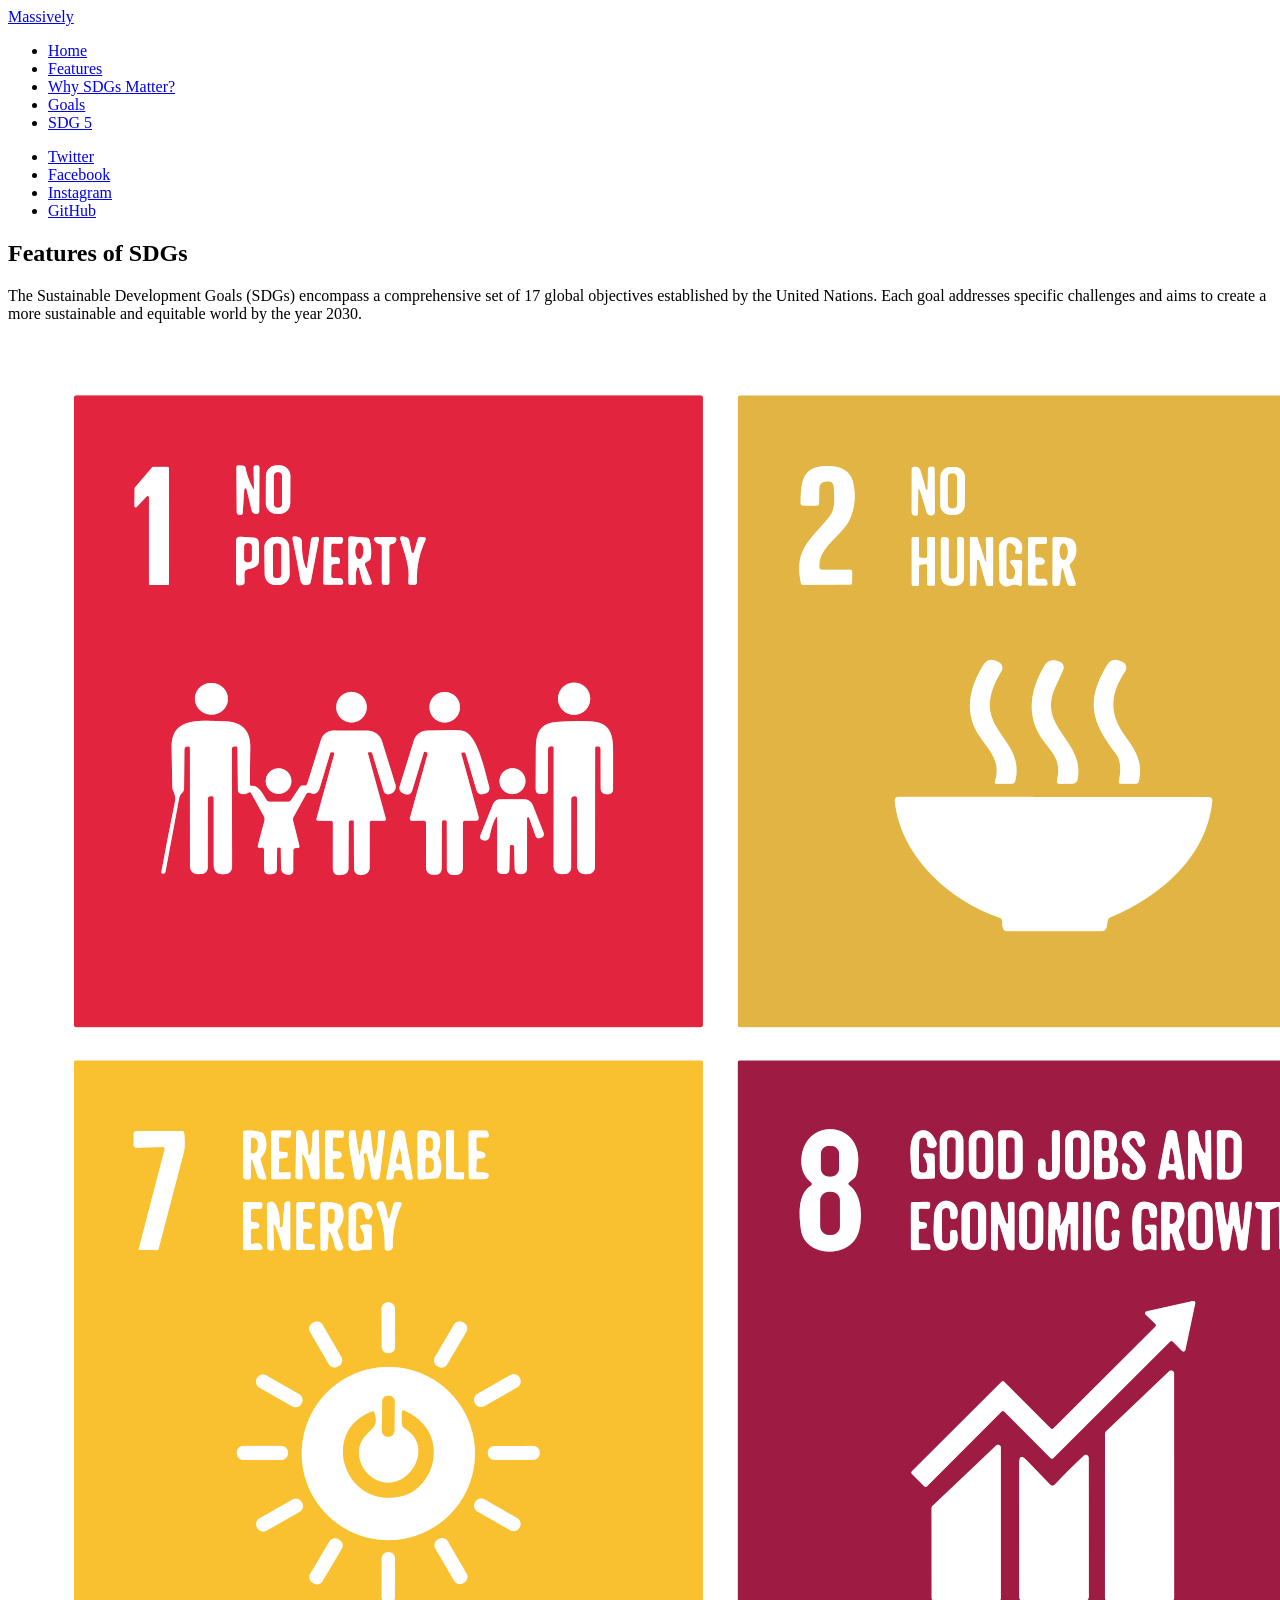
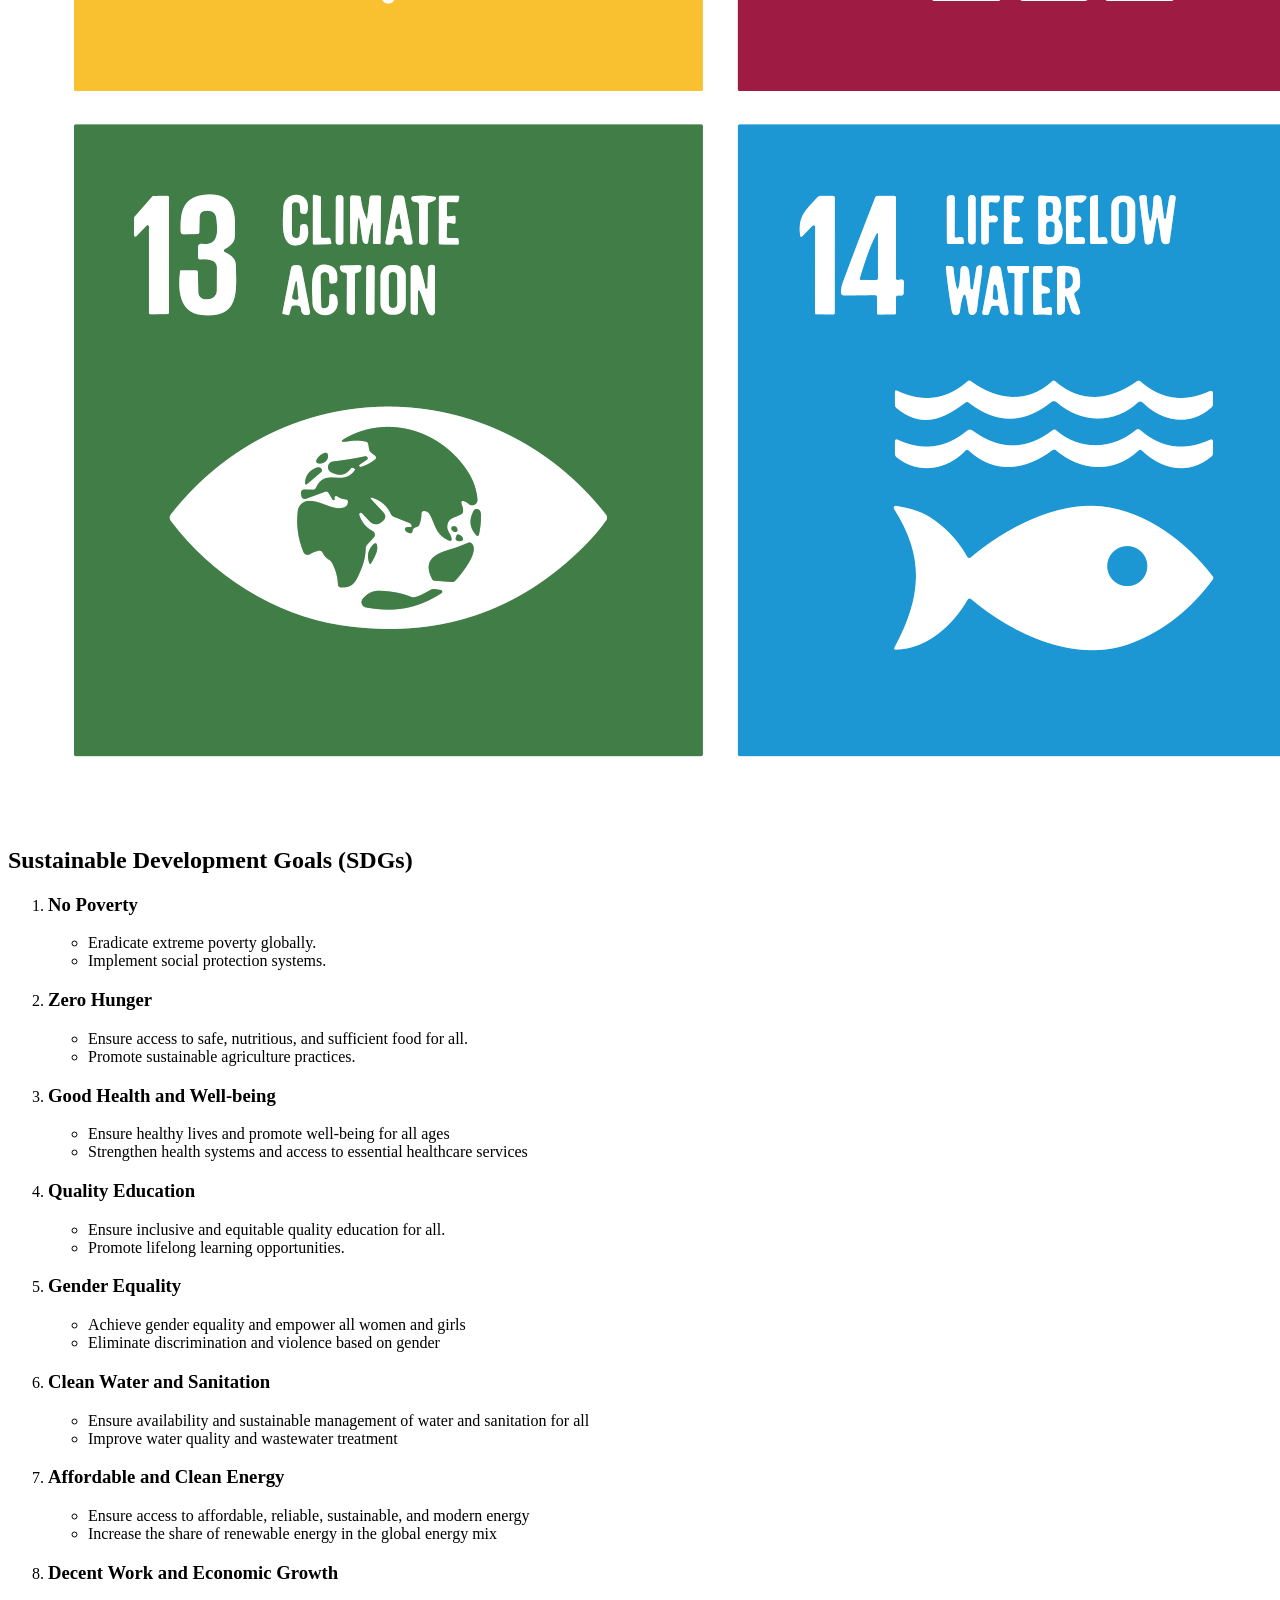
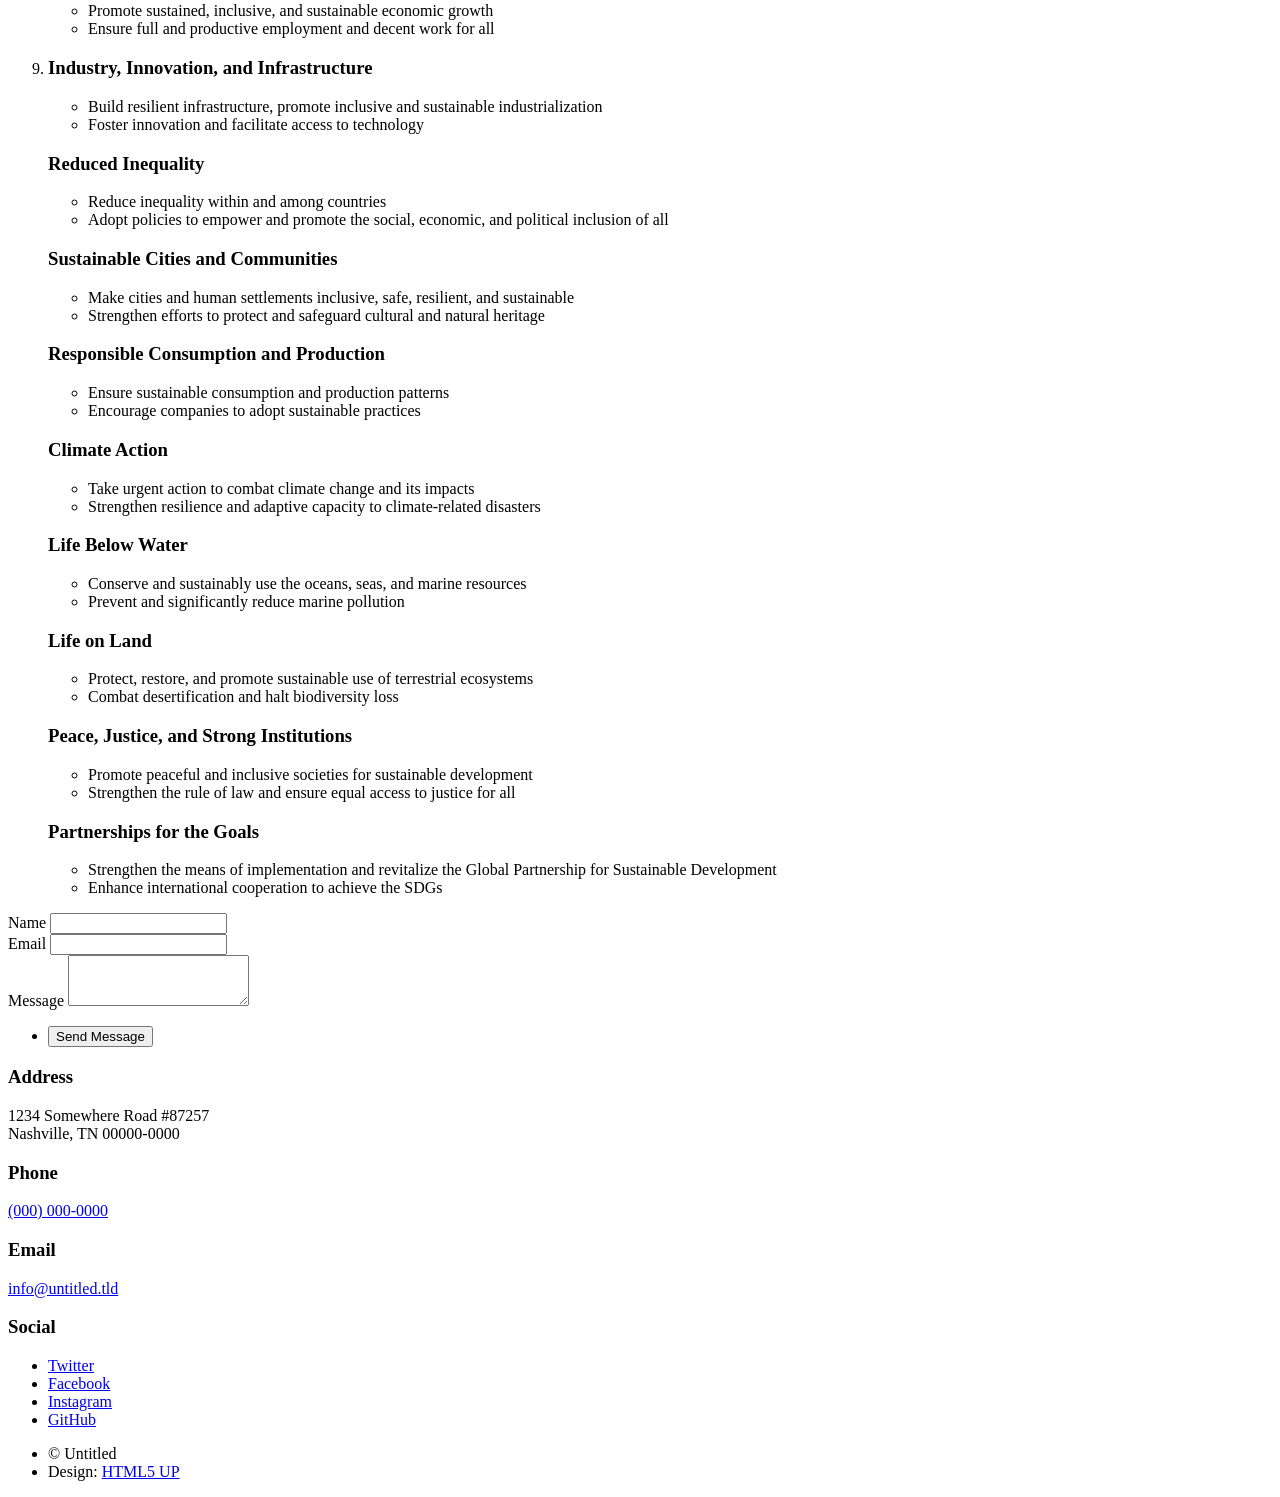
==== intersch_web/generic.html @ 6a21a104 "Add files via upload" ====
<!DOCTYPE HTML>
<!--
	Massively by HTML5 UP
	html5up.net | @ajlkn
	Free for personal and commercial use under the CCA 3.0 license (html5up.net/license)
-->
<html>
	<head>
		<title>Features</title>
		<meta charset="utf-8" />
		<meta name="viewport" content="width=device-width, initial-scale=1, user-scalable=no" />
		<link rel="stylesheet" href="assets/css/main.css" />
		<noscript><link rel="stylesheet" href="assets/css/noscript.css" /></noscript>
	</head>
	<body class="is-preload">

		<!-- Wrapper -->
			<div id="wrapper">

				<!-- Header -->
					<header id="header">
						<a href="index.html" class="logo">Massively</a>
					</header>

				<!-- Nav -->
					<nav id="nav">
						<ul class="links">
							<li><a href="index.html">Home</a></li>
							<li class="active"><a href="generic.html">Features</a></li>
							<li><a href="whysdgmatter.html">Why SDGs Matter?</a></li>
							<li><a href="Goals.html">Goals</a></li>
							<li><a href="elements.html">SDG 5</a></li>
						</ul>
						<ul class="icons">
							<li><a href="#" class="icon brands fa-twitter"><span class="label">Twitter</span></a></li>
							<li><a href="#" class="icon brands fa-facebook-f"><span class="label">Facebook</span></a></li>
							<li><a href="#" class="icon brands fa-instagram"><span class="label">Instagram</span></a></li>
							<li><a href="#" class="icon brands fa-github"><span class="label">GitHub</span></a></li>
						</ul>
					</nav>

				<!-- Main -->
					<div id="main">

						<!-- Post -->
							<section class="post">
								<header class="major">
									<span class="date"></span>
									<h1>Features of SDGs</h1>
									<p>The Sustainable Development Goals (SDGs) encompass a comprehensive set of 17 global objectives established by the United Nations.
										Each goal addresses specific challenges and aims to create a more sustainable and equitable world by the year 2030.</p>
								</header>
								<div class="image main"><img src="images/abt.png" alt="" /></div>
								
							</section>
							<section>
								<h2>Sustainable Development Goals (SDGs)</h2>
								<ol>
									<li>
										<h3>No Poverty</h3>
										<ul>
											<li>Eradicate extreme poverty globally.</li>
											<li>Implement social protection systems.</li>
										</ul>
									</li>
									<li>
										<h3>Zero Hunger</h3>
										<ul>
											<li>Ensure access to safe, nutritious, and sufficient food for all.</li>
											<li>Promote sustainable agriculture practices.</li>
										</ul>
									</li>
									<li>
										<h3>Good Health and Well-being</h3>
										<ul>
											<li>Ensure healthy lives and promote well-being for all ages</li>
											<li>Strengthen health systems and access to essential healthcare services</li>
										</ul>
									</li>
									<li>
										<h3>Quality Education</h3>
										<ul>
											<li>Ensure inclusive and equitable quality education for all.</li>
											<li>Promote lifelong learning opportunities.</li>
										</ul>
									</li>
									<li>
										<h3>Gender Equality</h3>
										<ul>
											<li>Achieve gender equality and empower all women and girls</li>
											<li>Eliminate discrimination and violence based on gender</li>
										</ul>
									</li>
									<li>
										<h3>Clean Water and Sanitation</h3>
										<ul>
											<li>Ensure availability and sustainable management of water and sanitation for all</li>
											<li>Improve water quality and wastewater treatment</li>
										</ul>
									</li>
									<li>
										<h3>Affordable and Clean Energy</h3>
										<ul>
											<li>Ensure access to affordable, reliable, sustainable, and modern energy</li>
											<li>Increase the share of renewable energy in the global energy mix</li>
										</ul>
									</li>
									<li>
										<h3>Decent Work and Economic Growth</h3>
										<ul>
											<li>Promote sustained, inclusive, and sustainable economic growth</li>
											<li>Ensure full and productive employment and decent work for all</li>
										</ul>
									</li>
									<li>
									
										<h3>Industry, Innovation, and Infrastructure</h3>
										<ul>
											<li>Build resilient infrastructure, promote inclusive and sustainable industrialization</li>
											<li>Foster innovation and facilitate access to technology</li>
										</ul>
										

										<h3>Reduced Inequality</h3>
										<ul>
											<li>Reduce inequality within and among countries</li>
											<li>Adopt policies to empower and promote the social, economic, and political inclusion of all</li>
										</ul>


										<h3>Sustainable Cities and Communities</h3>
										<ul>
											<li>Make cities and human settlements inclusive, safe, resilient, and sustainable</li>
											<li>Strengthen efforts to protect and safeguard cultural and natural heritage</li>
										</ul>



										<h3>Responsible Consumption and Production</h3>
										<ul>
											<li>Ensure sustainable consumption and production patterns</li>
											<li>Encourage companies to adopt sustainable practices</li>
										</ul>


										<h3>Climate Action</h3>
										<ul>
											<li>Take urgent action to combat climate change and its impacts</li>
											<li>Strengthen resilience and adaptive capacity to climate-related disasters</li>
										</ul>
										<h3>Life Below Water</h3>
										<ul>
											<li>Conserve and sustainably use the oceans, seas, and marine resources</li>
											<li>Prevent and significantly reduce marine pollution</li>
										</ul>
										<h3>Life on Land</h3>
										<ul>
											<li>Protect, restore, and promote sustainable use of terrestrial ecosystems</li>
											<li>Combat desertification and halt biodiversity loss</li>
										</ul>
										<h3>Peace, Justice, and Strong Institutions</h3>
										<ul>
											<li>Promote peaceful and inclusive societies for sustainable development</li>
											<li>Strengthen the rule of law and ensure equal access to justice for all</li>
										</ul>
										<h3>Partnerships for the Goals</h3>
										<ul>
											<li>Strengthen the means of implementation and revitalize the Global Partnership for Sustainable Development</li>
											<li>Enhance international cooperation to achieve the SDGs</li>
										</ul>
										
									</li>
									
								</ol>
							</section>
			
						</section>
					</div>

				<!-- Footer -->
					<footer id="footer">
						<section>
							<form method="post" action="#">
								<div class="fields">
									<div class="field">
										<label for="name">Name</label>
										<input type="text" name="name" id="name" />
									</div>
									<div class="field">
										<label for="email">Email</label>
										<input type="text" name="email" id="email" />
									</div>
									<div class="field">
										<label for="message">Message</label>
										<textarea name="message" id="message" rows="3"></textarea>
									</div>
								</div>
								<ul class="actions">
									<li><input type="submit" value="Send Message" /></li>
								</ul>
							</form>
						</section>
						<section class="split contact">
							<section class="alt">
								<h3>Address</h3>
								<p>1234 Somewhere Road #87257<br />
								Nashville, TN 00000-0000</p>
							</section>
							<section>
								<h3>Phone</h3>
								<p><a href="#">(000) 000-0000</a></p>
							</section>
							<section>
								<h3>Email</h3>
								<p><a href="#">info@untitled.tld</a></p>
							</section>
							<section>
								<h3>Social</h3>
								<ul class="icons alt">
									<li><a href="#" class="icon brands alt fa-twitter"><span class="label">Twitter</span></a></li>
									<li><a href="#" class="icon brands alt fa-facebook-f"><span class="label">Facebook</span></a></li>
									<li><a href="#" class="icon brands alt fa-instagram"><span class="label">Instagram</span></a></li>
									<li><a href="#" class="icon brands alt fa-github"><span class="label">GitHub</span></a></li>
								</ul>
							</section>
						</section>
					</footer>

				<!-- Copyright -->
					<div id="copyright">
						<ul><li>&copy; Untitled</li><li>Design: <a href="https://html5up.net">HTML5 UP</a></li></ul>
					</div>

			</div>

		<!-- Scripts -->
			<script src="assets/js/jquery.min.js"></script>
			<script src="assets/js/jquery.scrollex.min.js"></script>
			<script src="assets/js/jquery.scrolly.min.js"></script>
			<script src="assets/js/browser.min.js"></script>
			<script src="assets/js/breakpoints.min.js"></script>
			<script src="assets/js/util.js"></script>
			<script src="assets/js/main.js"></script>

	</body>
</html>
---- intersch_web/assets/css/main.css ----
@import url(fontawesome-all.min.css);
@import url("https://fonts.googleapis.com/css?family=Merriweather:300,700,300italic,700italic|Source+Sans+Pro:900");

/*
	Massively by HTML5 UP
	html5up.net | @ajlkn
	Free for personal and commercial use under the CCA 3.0 license (html5up.net/license)
*/

html, body, div, span, applet, object,
iframe, h1, h2, h3, h4, h5, h6, p, blockquote,
pre, a, abbr, acronym, address, big, cite,
code, del, dfn, em, img, ins, kbd, q, s, samp,
small, strike, strong, sub, sup, tt, var, b,
u, i, center, dl, dt, dd, ol, ul, li, fieldset,
form, label, legend, table, caption, tbody,
tfoot, thead, tr, th, td, article, aside,
canvas, details, embed, figure, figcaption,
footer, header, hgroup, menu, nav, output, ruby,
section, summary, time, mark, audio, video {
	margin: 0;
	padding: 0;
	border: 0;
	font-size: 100%;
	font: inherit;
	vertical-align: baseline;}

article, aside, details, figcaption, figure,
footer, header, hgroup, menu, nav, section {
	display: block;}

body {
	line-height: 1;
}

ol, ul {
	list-style: none;
}

blockquote, q {
	quotes: none;
}

	blockquote:before, blockquote:after, q:before, q:after {
		content: '';
		content: none;
	}

table {
	border-collapse: collapse;
	border-spacing: 0;
}

body {
	-webkit-text-size-adjust: none;
}

mark {
	background-color: transparent;
	color: inherit;
}

input::-moz-focus-inner {
	border: 0;
	padding: 0;
}

input, select, textarea {
	-moz-appearance: none;
	-webkit-appearance: none;
	-ms-appearance: none;
	appearance: none;
}

/* Basic */

	@-ms-viewport {
		width: device-width;
	}

	body {
		-ms-overflow-style: scrollbar;
	}

	@media screen and (max-width: 480px) {

		html, body {
			min-width: 320px;
		}

	}

	html {
		box-sizing: border-box;
	}

	*, *:before, *:after {
		box-sizing: inherit;
	}

	body {
		background-color: #1e252d;
	}

		body.is-preload *, body.is-preload *:before, body.is-preload *:after {
			-moz-animation: none !important;
			-webkit-animation: none !important;
			-ms-animation: none !important;
			animation: none !important;
			-moz-transition: none !important;
			-webkit-transition: none !important;
			-ms-transition: none !important;
			transition: none !important;
		}

/* Type */

	html {
		font-size: 16pt;
	}

		@media screen and (max-width: 1680px) {

			html {
				font-size: 12pt;
			}

		}

		@media screen and (max-width: 1280px) {

			html {
				font-size: 11pt;
			}

		}

		@media screen and (max-width: 360px) {

			html {
				font-size: 10pt;
			}

		}

	body {
		color: #212931;
	}

	body, input, select, textarea {
		font-family: "Merriweather", Georgia, serif;
		font-weight: 300;
		font-size: 1rem;
		line-height: 2.375;
	}

	a {
		-moz-transition: color 0.2s ease-in-out, background-color 0.2s ease-in-out, border-color 0.2s ease-in-out, box-shadow 0.2s ease-in-out;
		-webkit-transition: color 0.2s ease-in-out, background-color 0.2s ease-in-out, border-color 0.2s ease-in-out, box-shadow 0.2s ease-in-out;
		-ms-transition: color 0.2s ease-in-out, background-color 0.2s ease-in-out, border-color 0.2s ease-in-out, box-shadow 0.2s ease-in-out;
		transition: color 0.2s ease-in-out, background-color 0.2s ease-in-out, border-color 0.2s ease-in-out, box-shadow 0.2s ease-in-out;
		border-bottom: dotted 1px;
		text-decoration: none;
	}

		a:hover {
			border-bottom-color: transparent;
		}

	strong, b {
		font-weight: 600;
	}

	em, i {
		font-style: italic;
	}

	p {
		text-align: justify;
		margin: 0 0 2rem 0;
	}

	h1, h2, h3, h4, h5, h6 {
		font-family: "Source Sans Pro", Helvetica, sans-serif;
		font-weight: 900;
		line-height: 1.5;
		letter-spacing: 0.075em;
		text-transform: uppercase;
		margin: 0 0 1rem 0;
	}

		h1 a, h2 a, h3 a, h4 a, h5 a, h6 a {
			border-bottom: 0;
			color: inherit;
			text-decoration: none;
		}

	h1 {
		font-size: 4rem;
		line-height: 1.1;
		margin: 0 0 2rem 0;
	}

	h2 {
		font-size: 1.75rem;
		line-height: 1.3;
		margin: 0 0 1.5rem 0;
	}

	h3 {
		font-size: 1.25rem;
		margin: 0 0 1.5rem 0;
	}

	h4 {
		font-size: 1rem;
	}

	h5 {
		font-size: 0.9rem;
	}

	h6 {
		font-size: 0.8rem;
	}

	sub {
		font-size: 0.8rem;
		position: relative;
		top: 0.5rem;
	}

	sup {
		font-size: 0.8rem;
		position: relative;
		top: -0.5rem;
	}

	blockquote {
		border-left: solid 4px;
		font-style: italic;
		margin: 0 0 2rem 0;
		padding: 0.5rem 0 0.5rem 2rem;
	}

	code {
		border: solid 2px;
		font-family: "Courier New", monospace;
		font-size: 0.9rem;
		margin: 0 0.25rem;
		padding: 0.25rem 0.65rem;
	}

	pre {
		-webkit-overflow-scrolling: touch;
		font-family: "Courier New", monospace;
		font-size: 0.9rem;
		margin: 0 0 2rem 0;
	}

		pre code {
			display: block;
			line-height: 1.75;
			padding: 1rem 1.5rem;
			overflow-x: auto;
		}

	hr {
		border: 0;
		border-bottom: solid 2px;
		margin: 3rem 0;
	}

		hr.major {
			margin: 5rem 0;
		}

	.align-left {
		text-align: left;
	}

	.align-center {
		text-align: center;
	}

	.align-right {
		text-align: right;
	}

	input, select, textarea {
		color: #212931;
	}

	a {
		color: #212931;
		border-bottom-color: rgba(33, 41, 49, 0.5);
	}

		a:hover {
			border-bottom-color: transparent;
			color: #18bfef !important;
		}

	strong, b {
		color: #212931;
	}

	h1, h2, h3, h4, h5, h6 {
		color: #212931;
	}

	blockquote {
		border-left-color: #eeeeee;
	}

	code {
		background: rgba(220, 220, 220, 0.25);
		border-color: #eeeeee;
	}

	hr {
		border-bottom-color: #eeeeee;
	}

/* Row */

	.row {
		display: flex;
		flex-wrap: wrap;
		box-sizing: border-box;
		align-items: stretch;
	}

		.row > * {
			box-sizing: border-box;
		}

		.row.gtr-uniform > * > :last-child {
			margin-bottom: 0;
		}

		.row.aln-left {
			justify-content: flex-start;
		}

		.row.aln-center {
			justify-content: center;
		}

		.row.aln-right {
			justify-content: flex-end;
		}

		.row.aln-top {
			align-items: flex-start;
		}

		.row.aln-middle {
			align-items: center;
		}

		.row.aln-bottom {
			align-items: flex-end;
		}

		.row > .imp {
			order: -1;
		}

		.row > .col-1 {
			width: 8.33333%;
		}

		.row > .off-1 {
			margin-left: 8.33333%;
		}

		.row > .col-2 {
			width: 16.66667%;
		}

		.row > .off-2 {
			margin-left: 16.66667%;
		}

		.row > .col-3 {
			width: 25%;
		}

		.row > .off-3 {
			margin-left: 25%;
		}

		.row > .col-4 {
			width: 33.33333%;
		}

		.row > .off-4 {
			margin-left: 33.33333%;
		}

		.row > .col-5 {
			width: 41.66667%;
		}

		.row > .off-5 {
			margin-left: 41.66667%;
		}

		.row > .col-6 {
			width: 50%;
		}

		.row > .off-6 {
			margin-left: 50%;
		}

		.row > .col-7 {
			width: 58.33333%;
		}

		.row > .off-7 {
			margin-left: 58.33333%;
		}

		.row > .col-8 {
			width: 66.66667%;
		}

		.row > .off-8 {
			margin-left: 66.66667%;
		}

		.row > .col-9 {
			width: 75%;
		}

		.row > .off-9 {
			margin-left: 75%;
		}

		.row > .col-10 {
			width: 83.33333%;
		}

		.row > .off-10 {
			margin-left: 83.33333%;
		}

		.row > .col-11 {
			width: 91.66667%;
		}

		.row > .off-11 {
			margin-left: 91.66667%;
		}

		.row > .col-12 {
			width: 100%;
		}

		.row > .off-12 {
			margin-left: 100%;
		}

		.row.gtr-0 {
			margin-top: 0;
			margin-left: 0rem;
		}

			.row.gtr-0 > * {
				padding: 0 0 0 0rem;
			}

			.row.gtr-0.gtr-uniform {
				margin-top: 0rem;
			}

				.row.gtr-0.gtr-uniform > * {
					padding-top: 0rem;
				}

		.row.gtr-25 {
			margin-top: 0;
			margin-left: -0.375rem;
		}

			.row.gtr-25 > * {
				padding: 0 0 0 0.375rem;
			}

			.row.gtr-25.gtr-uniform {
				margin-top: -0.375rem;
			}

				.row.gtr-25.gtr-uniform > * {
					padding-top: 0.375rem;
				}

		.row.gtr-50 {
			margin-top: 0;
			margin-left: -0.75rem;
		}

			.row.gtr-50 > * {
				padding: 0 0 0 0.75rem;
			}

			.row.gtr-50.gtr-uniform {
				margin-top: -0.75rem;
			}

				.row.gtr-50.gtr-uniform > * {
					padding-top: 0.75rem;
				}

		.row {
			margin-top: 0;
			margin-left: -1.5rem;
		}

			.row > * {
				padding: 0 0 0 1.5rem;
			}

			.row.gtr-uniform {
				margin-top: -1.5rem;
			}

				.row.gtr-uniform > * {
					padding-top: 1.5rem;
				}

		.row.gtr-150 {
			margin-top: 0;
			margin-left: -2.25rem;
		}

			.row.gtr-150 > * {
				padding: 0 0 0 2.25rem;
			}

			.row.gtr-150.gtr-uniform {
				margin-top: -2.25rem;
			}

				.row.gtr-150.gtr-uniform > * {
					padding-top: 2.25rem;
				}

		.row.gtr-200 {
			margin-top: 0;
			margin-left: -3rem;
		}

			.row.gtr-200 > * {
				padding: 0 0 0 3rem;
			}

			.row.gtr-200.gtr-uniform {
				margin-top: -3rem;
			}

				.row.gtr-200.gtr-uniform > * {
					padding-top: 3rem;
				}

		@media screen and (max-width: 1680px) {

			.row {
				display: flex;
				flex-wrap: wrap;
				box-sizing: border-box;
				align-items: stretch;
			}

				.row > * {
					box-sizing: border-box;
				}

				.row.gtr-uniform > * > :last-child {
					margin-bottom: 0;
				}

				.row.aln-left {
					justify-content: flex-start;
				}

				.row.aln-center {
					justify-content: center;
				}

				.row.aln-right {
					justify-content: flex-end;
				}

				.row.aln-top {
					align-items: flex-start;
				}

				.row.aln-middle {
					align-items: center;
				}

				.row.aln-bottom {
					align-items: flex-end;
				}

				.row > .imp-xlarge {
					order: -1;
				}

				.row > .col-1-xlarge {
					width: 8.33333%;
				}

				.row > .off-1-xlarge {
					margin-left: 8.33333%;
				}

				.row > .col-2-xlarge {
					width: 16.66667%;
				}

				.row > .off-2-xlarge {
					margin-left: 16.66667%;
				}

				.row > .col-3-xlarge {
					width: 25%;
				}

				.row > .off-3-xlarge {
					margin-left: 25%;
				}

				.row > .col-4-xlarge {
					width: 33.33333%;
				}

				.row > .off-4-xlarge {
					margin-left: 33.33333%;
				}

				.row > .col-5-xlarge {
					width: 41.66667%;
				}

				.row > .off-5-xlarge {
					margin-left: 41.66667%;
				}

				.row > .col-6-xlarge {
					width: 50%;
				}

				.row > .off-6-xlarge {
					margin-left: 50%;
				}

				.row > .col-7-xlarge {
					width: 58.33333%;
				}

				.row > .off-7-xlarge {
					margin-left: 58.33333%;
				}

				.row > .col-8-xlarge {
					width: 66.66667%;
				}

				.row > .off-8-xlarge {
					margin-left: 66.66667%;
				}

				.row > .col-9-xlarge {
					width: 75%;
				}

				.row > .off-9-xlarge {
					margin-left: 75%;
				}

				.row > .col-10-xlarge {
					width: 83.33333%;
				}

				.row > .off-10-xlarge {
					margin-left: 83.33333%;
				}

				.row > .col-11-xlarge {
					width: 91.66667%;
				}

				.row > .off-11-xlarge {
					margin-left: 91.66667%;
				}

				.row > .col-12-xlarge {
					width: 100%;
				}

				.row > .off-12-xlarge {
					margin-left: 100%;
				}

				.row.gtr-0 {
					margin-top: 0;
					margin-left: 0rem;
				}

					.row.gtr-0 > * {
						padding: 0 0 0 0rem;
					}

					.row.gtr-0.gtr-uniform {
						margin-top: 0rem;
					}

						.row.gtr-0.gtr-uniform > * {
							padding-top: 0rem;
						}

				.row.gtr-25 {
					margin-top: 0;
					margin-left: -0.375rem;
				}

					.row.gtr-25 > * {
						padding: 0 0 0 0.375rem;
					}

					.row.gtr-25.gtr-uniform {
						margin-top: -0.375rem;
					}

						.row.gtr-25.gtr-uniform > * {
							padding-top: 0.375rem;
						}

				.row.gtr-50 {
					margin-top: 0;
					margin-left: -0.75rem;
				}

					.row.gtr-50 > * {
						padding: 0 0 0 0.75rem;
					}

					.row.gtr-50.gtr-uniform {
						margin-top: -0.75rem;
					}

						.row.gtr-50.gtr-uniform > * {
							padding-top: 0.75rem;
						}

				.row {
					margin-top: 0;
					margin-left: -1.5rem;
				}

					.row > * {
						padding: 0 0 0 1.5rem;
					}

					.row.gtr-uniform {
						margin-top: -1.5rem;
					}

						.row.gtr-uniform > * {
							padding-top: 1.5rem;
						}

				.row.gtr-150 {
					margin-top: 0;
					margin-left: -2.25rem;
				}

					.row.gtr-150 > * {
						padding: 0 0 0 2.25rem;
					}

					.row.gtr-150.gtr-uniform {
						margin-top: -2.25rem;
					}

						.row.gtr-150.gtr-uniform > * {
							padding-top: 2.25rem;
						}

				.row.gtr-200 {
					margin-top: 0;
					margin-left: -3rem;
				}

					.row.gtr-200 > * {
						padding: 0 0 0 3rem;
					}

					.row.gtr-200.gtr-uniform {
						margin-top: -3rem;
					}

						.row.gtr-200.gtr-uniform > * {
							padding-top: 3rem;
						}

		}

		@media screen and (max-width: 1280px) {

			.row {
				display: flex;
				flex-wrap: wrap;
				box-sizing: border-box;
				align-items: stretch;
			}

				.row > * {
					box-sizing: border-box;
				}

				.row.gtr-uniform > * > :last-child {
					margin-bottom: 0;
				}

				.row.aln-left {
					justify-content: flex-start;
				}

				.row.aln-center {
					justify-content: center;
				}

				.row.aln-right {
					justify-content: flex-end;
				}

				.row.aln-top {
					align-items: flex-start;
				}

				.row.aln-middle {
					align-items: center;
				}

				.row.aln-bottom {
					align-items: flex-end;
				}

				.row > .imp-large {
					order: -1;
				}

				.row > .col-1-large {
					width: 8.33333%;
				}

				.row > .off-1-large {
					margin-left: 8.33333%;
				}

				.row > .col-2-large {
					width: 16.66667%;
				}

				.row > .off-2-large {
					margin-left: 16.66667%;
				}

				.row > .col-3-large {
					width: 25%;
				}

				.row > .off-3-large {
					margin-left: 25%;
				}

				.row > .col-4-large {
					width: 33.33333%;
				}

				.row > .off-4-large {
					margin-left: 33.33333%;
				}

				.row > .col-5-large {
					width: 41.66667%;
				}

				.row > .off-5-large {
					margin-left: 41.66667%;
				}

				.row > .col-6-large {
					width: 50%;
				}

				.row > .off-6-large {
					margin-left: 50%;
				}

				.row > .col-7-large {
					width: 58.33333%;
				}

				.row > .off-7-large {
					margin-left: 58.33333%;
				}

				.row > .col-8-large {
					width: 66.66667%;
				}

				.row > .off-8-large {
					margin-left: 66.66667%;
				}

				.row > .col-9-large {
					width: 75%;
				}

				.row > .off-9-large {
					margin-left: 75%;
				}

				.row > .col-10-large {
					width: 83.33333%;
				}

				.row > .off-10-large {
					margin-left: 83.33333%;
				}

				.row > .col-11-large {
					width: 91.66667%;
				}

				.row > .off-11-large {
					margin-left: 91.66667%;
				}

				.row > .col-12-large {
					width: 100%;
				}

				.row > .off-12-large {
					margin-left: 100%;
				}

				.row.gtr-0 {
					margin-top: 0;
					margin-left: 0rem;
				}

					.row.gtr-0 > * {
						padding: 0 0 0 0rem;
					}

					.row.gtr-0.gtr-uniform {
						margin-top: 0rem;
					}

						.row.gtr-0.gtr-uniform > * {
							padding-top: 0rem;
						}

				.row.gtr-25 {
					margin-top: 0;
					margin-left: -0.375rem;
				}

					.row.gtr-25 > * {
						padding: 0 0 0 0.375rem;
					}

					.row.gtr-25.gtr-uniform {
						margin-top: -0.375rem;
					}

						.row.gtr-25.gtr-uniform > * {
							padding-top: 0.375rem;
						}

				.row.gtr-50 {
					margin-top: 0;
					margin-left: -0.75rem;
				}

					.row.gtr-50 > * {
						padding: 0 0 0 0.75rem;
					}

					.row.gtr-50.gtr-uniform {
						margin-top: -0.75rem;
					}

						.row.gtr-50.gtr-uniform > * {
							padding-top: 0.75rem;
						}

				.row {
					margin-top: 0;
					margin-left: -1.5rem;
				}

					.row > * {
						padding: 0 0 0 1.5rem;
					}

					.row.gtr-uniform {
						margin-top: -1.5rem;
					}

						.row.gtr-uniform > * {
							padding-top: 1.5rem;
						}

				.row.gtr-150 {
					margin-top: 0;
					margin-left: -2.25rem;
				}

					.row.gtr-150 > * {
						padding: 0 0 0 2.25rem;
					}

					.row.gtr-150.gtr-uniform {
						margin-top: -2.25rem;
					}

						.row.gtr-150.gtr-uniform > * {
							padding-top: 2.25rem;
						}

				.row.gtr-200 {
					margin-top: 0;
					margin-left: -3rem;
				}

					.row.gtr-200 > * {
						padding: 0 0 0 3rem;
					}

					.row.gtr-200.gtr-uniform {
						margin-top: -3rem;
					}

						.row.gtr-200.gtr-uniform > * {
							padding-top: 3rem;
						}

		}

		@media screen and (max-width: 980px) {

			.row {
				display: flex;
				flex-wrap: wrap;
				box-sizing: border-box;
				align-items: stretch;
			}

				.row > * {
					box-sizing: border-box;
				}

				.row.gtr-uniform > * > :last-child {
					margin-bottom: 0;
				}

				.row.aln-left {
					justify-content: flex-start;
				}

				.row.aln-center {
					justify-content: center;
				}

				.row.aln-right {
					justify-content: flex-end;
				}

				.row.aln-top {
					align-items: flex-start;
				}

				.row.aln-middle {
					align-items: center;
				}

				.row.aln-bottom {
					align-items: flex-end;
				}

				.row > .imp-medium {
					order: -1;
				}

				.row > .col-1-medium {
					width: 8.33333%;
				}

				.row > .off-1-medium {
					margin-left: 8.33333%;
				}

				.row > .col-2-medium {
					width: 16.66667%;
				}

				.row > .off-2-medium {
					margin-left: 16.66667%;
				}

				.row > .col-3-medium {
					width: 25%;
				}

				.row > .off-3-medium {
					margin-left: 25%;
				}

				.row > .col-4-medium {
					width: 33.33333%;
				}

				.row > .off-4-medium {
					margin-left: 33.33333%;
				}

				.row > .col-5-medium {
					width: 41.66667%;
				}

				.row > .off-5-medium {
					margin-left: 41.66667%;
				}

				.row > .col-6-medium {
					width: 50%;
				}

				.row > .off-6-medium {
					margin-left: 50%;
				}

				.row > .col-7-medium {
					width: 58.33333%;
				}

				.row > .off-7-medium {
					margin-left: 58.33333%;
				}

				.row > .col-8-medium {
					width: 66.66667%;
				}

				.row > .off-8-medium {
					margin-left: 66.66667%;
				}

				.row > .col-9-medium {
					width: 75%;
				}

				.row > .off-9-medium {
					margin-left: 75%;
				}

				.row > .col-10-medium {
					width: 83.33333%;
				}

				.row > .off-10-medium {
					margin-left: 83.33333%;
				}

				.row > .col-11-medium {
					width: 91.66667%;
				}

				.row > .off-11-medium {
					margin-left: 91.66667%;
				}

				.row > .col-12-medium {
					width: 100%;
				}

				.row > .off-12-medium {
					margin-left: 100%;
				}

				.row.gtr-0 {
					margin-top: 0;
					margin-left: 0rem;
				}

					.row.gtr-0 > * {
						padding: 0 0 0 0rem;
					}

					.row.gtr-0.gtr-uniform {
						margin-top: 0rem;
					}

						.row.gtr-0.gtr-uniform > * {
							padding-top: 0rem;
						}

				.row.gtr-25 {
					margin-top: 0;
					margin-left: -0.375rem;
				}

					.row.gtr-25 > * {
						padding: 0 0 0 0.375rem;
					}

					.row.gtr-25.gtr-uniform {
						margin-top: -0.375rem;
					}

						.row.gtr-25.gtr-uniform > * {
							padding-top: 0.375rem;
						}

				.row.gtr-50 {
					margin-top: 0;
					margin-left: -0.75rem;
				}

					.row.gtr-50 > * {
						padding: 0 0 0 0.75rem;
					}

					.row.gtr-50.gtr-uniform {
						margin-top: -0.75rem;
					}

						.row.gtr-50.gtr-uniform > * {
							padding-top: 0.75rem;
						}

				.row {
					margin-top: 0;
					margin-left: -1.5rem;
				}

					.row > * {
						padding: 0 0 0 1.5rem;
					}

					.row.gtr-uniform {
						margin-top: -1.5rem;
					}

						.row.gtr-uniform > * {
							padding-top: 1.5rem;
						}

				.row.gtr-150 {
					margin-top: 0;
					margin-left: -2.25rem;
				}

					.row.gtr-150 > * {
						padding: 0 0 0 2.25rem;
					}

					.row.gtr-150.gtr-uniform {
						margin-top: -2.25rem;
					}

						.row.gtr-150.gtr-uniform > * {
							padding-top: 2.25rem;
						}

				.row.gtr-200 {
					margin-top: 0;
					margin-left: -3rem;
				}

					.row.gtr-200 > * {
						padding: 0 0 0 3rem;
					}

					.row.gtr-200.gtr-uniform {
						margin-top: -3rem;
					}

						.row.gtr-200.gtr-uniform > * {
							padding-top: 3rem;
						}

		}

		@media screen and (max-width: 736px) {

			.row {
				display: flex;
				flex-wrap: wrap;
				box-sizing: border-box;
				align-items: stretch;
			}

				.row > * {
					box-sizing: border-box;
				}

				.row.gtr-uniform > * > :last-child {
					margin-bottom: 0;
				}

				.row.aln-left {
					justify-content: flex-start;
				}

				.row.aln-center {
					justify-content: center;
				}

				.row.aln-right {
					justify-content: flex-end;
				}

				.row.aln-top {
					align-items: flex-start;
				}

				.row.aln-middle {
					align-items: center;
				}

				.row.aln-bottom {
					align-items: flex-end;
				}

				.row > .imp-small {
					order: -1;
				}

				.row > .col-1-small {
					width: 8.33333%;
				}

				.row > .off-1-small {
					margin-left: 8.33333%;
				}

				.row > .col-2-small {
					width: 16.66667%;
				}

				.row > .off-2-small {
					margin-left: 16.66667%;
				}

				.row > .col-3-small {
					width: 25%;
				}

				.row > .off-3-small {
					margin-left: 25%;
				}

				.row > .col-4-small {
					width: 33.33333%;
				}

				.row > .off-4-small {
					margin-left: 33.33333%;
				}

				.row > .col-5-small {
					width: 41.66667%;
				}

				.row > .off-5-small {
					margin-left: 41.66667%;
				}

				.row > .col-6-small {
					width: 50%;
				}

				.row > .off-6-small {
					margin-left: 50%;
				}

				.row > .col-7-small {
					width: 58.33333%;
				}

				.row > .off-7-small {
					margin-left: 58.33333%;
				}

				.row > .col-8-small {
					width: 66.66667%;
				}

				.row > .off-8-small {
					margin-left: 66.66667%;
				}

				.row > .col-9-small {
					width: 75%;
				}

				.row > .off-9-small {
					margin-left: 75%;
				}

				.row > .col-10-small {
					width: 83.33333%;
				}

				.row > .off-10-small {
					margin-left: 83.33333%;
				}

				.row > .col-11-small {
					width: 91.66667%;
				}

				.row > .off-11-small {
					margin-left: 91.66667%;
				}

				.row > .col-12-small {
					width: 100%;
				}

				.row > .off-12-small {
					margin-left: 100%;
				}

				.row.gtr-0 {
					margin-top: 0;
					margin-left: 0rem;
				}

					.row.gtr-0 > * {
						padding: 0 0 0 0rem;
					}

					.row.gtr-0.gtr-uniform {
						margin-top: 0rem;
					}

						.row.gtr-0.gtr-uniform > * {
							padding-top: 0rem;
						}

				.row.gtr-25 {
					margin-top: 0;
					margin-left: -0.375rem;
				}

					.row.gtr-25 > * {
						padding: 0 0 0 0.375rem;
					}

					.row.gtr-25.gtr-uniform {
						margin-top: -0.375rem;
					}

						.row.gtr-25.gtr-uniform > * {
							padding-top: 0.375rem;
						}

				.row.gtr-50 {
					margin-top: 0;
					margin-left: -0.75rem;
				}

					.row.gtr-50 > * {
						padding: 0 0 0 0.75rem;
					}

					.row.gtr-50.gtr-uniform {
						margin-top: -0.75rem;
					}

						.row.gtr-50.gtr-uniform > * {
							padding-top: 0.75rem;
						}

				.row {
					margin-top: 0;
					margin-left: -1.5rem;
				}

					.row > * {
						padding: 0 0 0 1.5rem;
					}

					.row.gtr-uniform {
						margin-top: -1.5rem;
					}

						.row.gtr-uniform > * {
							padding-top: 1.5rem;
						}

				.row.gtr-150 {
					margin-top: 0;
					margin-left: -2.25rem;
				}

					.row.gtr-150 > * {
						padding: 0 0 0 2.25rem;
					}

					.row.gtr-150.gtr-uniform {
						margin-top: -2.25rem;
					}

						.row.gtr-150.gtr-uniform > * {
							padding-top: 2.25rem;
						}

				.row.gtr-200 {
					margin-top: 0;
					margin-left: -3rem;
				}

					.row.gtr-200 > * {
						padding: 0 0 0 3rem;
					}

					.row.gtr-200.gtr-uniform {
						margin-top: -3rem;
					}

						.row.gtr-200.gtr-uniform > * {
							padding-top: 3rem;
						}

		}

		@media screen and (max-width: 480px) {

			.row {
				display: flex;
				flex-wrap: wrap;
				box-sizing: border-box;
				align-items: stretch;
			}

				.row > * {
					box-sizing: border-box;
				}

				.row.gtr-uniform > * > :last-child {
					margin-bottom: 0;
				}

				.row.aln-left {
					justify-content: flex-start;
				}

				.row.aln-center {
					justify-content: center;
				}

				.row.aln-right {
					justify-content: flex-end;
				}

				.row.aln-top {
					align-items: flex-start;
				}

				.row.aln-middle {
					align-items: center;
				}

				.row.aln-bottom {
					align-items: flex-end;
				}

				.row > .imp-xsmall {
					order: -1;
				}

				.row > .col-1-xsmall {
					width: 8.33333%;
				}

				.row > .off-1-xsmall {
					margin-left: 8.33333%;
				}

				.row > .col-2-xsmall {
					width: 16.66667%;
				}

				.row > .off-2-xsmall {
					margin-left: 16.66667%;
				}

				.row > .col-3-xsmall {
					width: 25%;
				}

				.row > .off-3-xsmall {
					margin-left: 25%;
				}

				.row > .col-4-xsmall {
					width: 33.33333%;
				}

				.row > .off-4-xsmall {
					margin-left: 33.33333%;
				}

				.row > .col-5-xsmall {
					width: 41.66667%;
				}

				.row > .off-5-xsmall {
					margin-left: 41.66667%;
				}

				.row > .col-6-xsmall {
					width: 50%;
				}

				.row > .off-6-xsmall {
					margin-left: 50%;
				}

				.row > .col-7-xsmall {
					width: 58.33333%;
				}

				.row > .off-7-xsmall {
					margin-left: 58.33333%;
				}

				.row > .col-8-xsmall {
					width: 66.66667%;
				}

				.row > .off-8-xsmall {
					margin-left: 66.66667%;
				}

				.row > .col-9-xsmall {
					width: 75%;
				}

				.row > .off-9-xsmall {
					margin-left: 75%;
				}

				.row > .col-10-xsmall {
					width: 83.33333%;
				}

				.row > .off-10-xsmall {
					margin-left: 83.33333%;
				}

				.row > .col-11-xsmall {
					width: 91.66667%;
				}

				.row > .off-11-xsmall {
					margin-left: 91.66667%;
				}

				.row > .col-12-xsmall {
					width: 100%;
				}

				.row > .off-12-xsmall {
					margin-left: 100%;
				}

				.row.gtr-0 {
					margin-top: 0;
					margin-left: 0rem;
				}

					.row.gtr-0 > * {
						padding: 0 0 0 0rem;
					}

					.row.gtr-0.gtr-uniform {
						margin-top: 0rem;
					}

						.row.gtr-0.gtr-uniform > * {
							padding-top: 0rem;
						}

				.row.gtr-25 {
					margin-top: 0;
					margin-left: -0.375rem;
				}

					.row.gtr-25 > * {
						padding: 0 0 0 0.375rem;
					}

					.row.gtr-25.gtr-uniform {
						margin-top: -0.375rem;
					}

						.row.gtr-25.gtr-uniform > * {
							padding-top: 0.375rem;
						}

				.row.gtr-50 {
					margin-top: 0;
					margin-left: -0.75rem;
				}

					.row.gtr-50 > * {
						padding: 0 0 0 0.75rem;
					}

					.row.gtr-50.gtr-uniform {
						margin-top: -0.75rem;
					}

						.row.gtr-50.gtr-uniform > * {
							padding-top: 0.75rem;
						}

				.row {
					margin-top: 0;
					margin-left: -1.5rem;
				}

					.row > * {
						padding: 0 0 0 1.5rem;
					}

					.row.gtr-uniform {
						margin-top: -1.5rem;
					}

						.row.gtr-uniform > * {
							padding-top: 1.5rem;
						}

				.row.gtr-150 {
					margin-top: 0;
					margin-left: -2.25rem;
				}

					.row.gtr-150 > * {
						padding: 0 0 0 2.25rem;
					}

					.row.gtr-150.gtr-uniform {
						margin-top: -2.25rem;
					}

						.row.gtr-150.gtr-uniform > * {
							padding-top: 2.25rem;
						}

				.row.gtr-200 {
					margin-top: 0;
					margin-left: -3rem;
				}

					.row.gtr-200 > * {
						padding: 0 0 0 3rem;
					}

					.row.gtr-200.gtr-uniform {
						margin-top: -3rem;
					}

						.row.gtr-200.gtr-uniform > * {
							padding-top: 3rem;
						}

		}

		@media screen and (max-width: 360px) {

			.row {
				display: flex;
				flex-wrap: wrap;
				box-sizing: border-box;
				align-items: stretch;
			}

				.row > * {
					box-sizing: border-box;
				}

				.row.gtr-uniform > * > :last-child {
					margin-bottom: 0;
				}

				.row.aln-left {
					justify-content: flex-start;
				}

				.row.aln-center {
					justify-content: center;
				}

				.row.aln-right {
					justify-content: flex-end;
				}

				.row.aln-top {
					align-items: flex-start;
				}

				.row.aln-middle {
					align-items: center;
				}

				.row.aln-bottom {
					align-items: flex-end;
				}

				.row > .imp-xxsmall {
					order: -1;
				}

				.row > .col-1-xxsmall {
					width: 8.33333%;
				}

				.row > .off-1-xxsmall {
					margin-left: 8.33333%;
				}

				.row > .col-2-xxsmall {
					width: 16.66667%;
				}

				.row > .off-2-xxsmall {
					margin-left: 16.66667%;
				}

				.row > .col-3-xxsmall {
					width: 25%;
				}

				.row > .off-3-xxsmall {
					margin-left: 25%;
				}

				.row > .col-4-xxsmall {
					width: 33.33333%;
				}

				.row > .off-4-xxsmall {
					margin-left: 33.33333%;
				}

				.row > .col-5-xxsmall {
					width: 41.66667%;
				}

				.row > .off-5-xxsmall {
					margin-left: 41.66667%;
				}

				.row > .col-6-xxsmall {
					width: 50%;
				}

				.row > .off-6-xxsmall {
					margin-left: 50%;
				}

				.row > .col-7-xxsmall {
					width: 58.33333%;
				}

				.row > .off-7-xxsmall {
					margin-left: 58.33333%;
				}

				.row > .col-8-xxsmall {
					width: 66.66667%;
				}

				.row > .off-8-xxsmall {
					margin-left: 66.66667%;
				}

				.row > .col-9-xxsmall {
					width: 75%;
				}

				.row > .off-9-xxsmall {
					margin-left: 75%;
				}

				.row > .col-10-xxsmall {
					width: 83.33333%;
				}

				.row > .off-10-xxsmall {
					margin-left: 83.33333%;
				}

				.row > .col-11-xxsmall {
					width: 91.66667%;
				}

				.row > .off-11-xxsmall {
					margin-left: 91.66667%;
				}

				.row > .col-12-xxsmall {
					width: 100%;
				}

				.row > .off-12-xxsmall {
					margin-left: 100%;
				}

				.row.gtr-0 {
					margin-top: 0;
					margin-left: 0rem;
				}

					.row.gtr-0 > * {
						padding: 0 0 0 0rem;
					}

					.row.gtr-0.gtr-uniform {
						margin-top: 0rem;
					}

						.row.gtr-0.gtr-uniform > * {
							padding-top: 0rem;
						}

				.row.gtr-25 {
					margin-top: 0;
					margin-left: -0.375rem;
				}

					.row.gtr-25 > * {
						padding: 0 0 0 0.375rem;
					}

					.row.gtr-25.gtr-uniform {
						margin-top: -0.375rem;
					}

						.row.gtr-25.gtr-uniform > * {
							padding-top: 0.375rem;
						}

				.row.gtr-50 {
					margin-top: 0;
					margin-left: -0.75rem;
				}

					.row.gtr-50 > * {
						padding: 0 0 0 0.75rem;
					}

					.row.gtr-50.gtr-uniform {
						margin-top: -0.75rem;
					}

						.row.gtr-50.gtr-uniform > * {
							padding-top: 0.75rem;
						}

				.row {
					margin-top: 0;
					margin-left: -1.5rem;
				}

					.row > * {
						padding: 0 0 0 1.5rem;
					}

					.row.gtr-uniform {
						margin-top: -1.5rem;
					}

						.row.gtr-uniform > * {
							padding-top: 1.5rem;
						}

				.row.gtr-150 {
					margin-top: 0;
					margin-left: -2.25rem;
				}

					.row.gtr-150 > * {
						padding: 0 0 0 2.25rem;
					}

					.row.gtr-150.gtr-uniform {
						margin-top: -2.25rem;
					}

						.row.gtr-150.gtr-uniform > * {
							padding-top: 2.25rem;
						}

				.row.gtr-200 {
					margin-top: 0;
					margin-left: -3rem;
				}

					.row.gtr-200 > * {
						padding: 0 0 0 3rem;
					}

					.row.gtr-200.gtr-uniform {
						margin-top: -3rem;
					}

						.row.gtr-200.gtr-uniform > * {
							padding-top: 3rem;
						}

		}

/* Box */

	.box {
		border: solid 2px;
		margin-bottom: 2rem;
		padding: 1.5rem;
	}

		.box > :last-child,
		.box > :last-child > :last-child,
		.box > :last-child > :last-child > :last-child {
			margin-bottom: 0;
		}

		.box.alt {
			border: 0;
			border-radius: 0;
			padding: 0;
		}

	.box {
		border-color: #eeeeee;
	}

/* Button */

	input[type="submit"],
	input[type="reset"],
	input[type="button"],
	button,
	.button {
		-moz-appearance: none;
		-webkit-appearance: none;
		-ms-appearance: none;
		appearance: none;
		-moz-transition: background-color 0.2s ease-in-out, box-shadow 0.2s ease-in-out, color 0.2s ease-in-out;
		-webkit-transition: background-color 0.2s ease-in-out, box-shadow 0.2s ease-in-out, color 0.2s ease-in-out;
		-ms-transition: background-color 0.2s ease-in-out, box-shadow 0.2s ease-in-out, color 0.2s ease-in-out;
		transition: background-color 0.2s ease-in-out, box-shadow 0.2s ease-in-out, color 0.2s ease-in-out;
		border: 0;
		border-radius: 0;
		cursor: pointer;
		display: inline-block;
		font-family: "Source Sans Pro", Helvetica, sans-serif;
		font-size: 0.8rem;
		font-weight: 900;
		letter-spacing: 0.075em;
		height: 3rem;
		line-height: 3rem;
		padding: 0 2rem;
		text-align: center;
		text-decoration: none;
		text-transform: uppercase;
		white-space: nowrap;
	}

		input[type="submit"].icon:before,
		input[type="reset"].icon:before,
		input[type="button"].icon:before,
		button.icon:before,
		.button.icon:before {
			margin-right: 0.5rem;
		}

		input[type="submit"].icon.solo,
		input[type="reset"].icon.solo,
		input[type="button"].icon.solo,
		button.icon.solo,
		.button.icon.solo {
			position: relative;
			width: 4rem;
			height: 4rem;
			line-height: 4rem;
			border-radius: 4rem;
			text-indent: 4rem;
			overflow: hidden;
			padding: 0;
			white-space: nowrap;
		}

			input[type="submit"].icon.solo:before,
			input[type="reset"].icon.solo:before,
			input[type="button"].icon.solo:before,
			button.icon.solo:before,
			.button.icon.solo:before {
				position: absolute;
				display: block;
				top: 0;
				left: 0;
				width: inherit;
				height: inherit;
				line-height: inherit;
				font-size: 1.25rem;
				margin-right: 0;
				text-align: center;
				text-indent: 0;
			}

		input[type="submit"].fit,
		input[type="reset"].fit,
		input[type="button"].fit,
		button.fit,
		.button.fit {
			width: 100%;
		}

		input[type="submit"].small,
		input[type="reset"].small,
		input[type="button"].small,
		button.small,
		.button.small {
			font-size: 0.7rem;
			height: 2.5rem;
			line-height: 2.5rem;
			padding: 0 1.5rem;
		}

		input[type="submit"].large,
		input[type="reset"].large,
		input[type="button"].large,
		button.large,
		.button.large {
			font-size: 0.9rem;
			height: 3.5rem;
			line-height: 3.5rem;
			padding: 0 2.75rem;
		}

		@media screen and (max-width: 980px) {

			input[type="submit"],
			input[type="reset"],
			input[type="button"],
			button,
			.button {
				font-size: 0.9rem;
				height: 3.25rem;
				line-height: 3.25rem;
			}

				input[type="submit"].large,
				input[type="reset"].large,
				input[type="button"].large,
				button.large,
				.button.large {
					font-size: 1rem;
					height: 3.75rem;
					line-height: 3.75rem;
				}

		}

		input[type="submit"].disabled, input[type="submit"]:disabled,
		input[type="reset"].disabled,
		input[type="reset"]:disabled,
		input[type="button"].disabled,
		input[type="button"]:disabled,
		button.disabled,
		button:disabled,
		.button.disabled,
		.button:disabled {
			pointer-events: none;
			opacity: 0.25;
		}

	input[type="submit"],
	input[type="reset"],
	input[type="button"],
	button,
	.button {
		background-color: transparent;
		box-shadow: inset 0 0 0 2px #212931;
		color: #212931 !important;
	}

		input[type="submit"]:hover,
		input[type="reset"]:hover,
		input[type="button"]:hover,
		button:hover,
		.button:hover {
			box-shadow: inset 0 0 0 2px #18bfef;
			color: #18bfef !important;
		}

		input[type="submit"].primary,
		input[type="reset"].primary,
		input[type="button"].primary,
		button.primary,
		.button.primary {
			background-color: #212931;
			box-shadow: none;
			color: #ffffff !important;
		}

			input[type="submit"].primary:hover,
			input[type="reset"].primary:hover,
			input[type="button"].primary:hover,
			button.primary:hover,
			.button.primary:hover {
				background-color: #18bfef;
			}

/* Form */

	form {
		margin: 0 0 2rem 0;
	}

		form > :last-child {
			margin-bottom: 0;
		}

		form > .fields {
			display: -moz-flex;
			display: -webkit-flex;
			display: -ms-flex;
			display: flex;
			-moz-flex-wrap: wrap;
			-webkit-flex-wrap: wrap;
			-ms-flex-wrap: wrap;
			flex-wrap: wrap;
			width: calc(100% + 3rem);
			margin: -1.5rem 0 2rem -1.5rem;
		}

			form > .fields > .field {
				-moz-flex-grow: 0;
				-webkit-flex-grow: 0;
				-ms-flex-grow: 0;
				flex-grow: 0;
				-moz-flex-shrink: 0;
				-webkit-flex-shrink: 0;
				-ms-flex-shrink: 0;
				flex-shrink: 0;
				padding: 1.5rem 0 0 1.5rem;
				width: calc(100% - 1.5rem);
			}

				form > .fields > .field.half {
					width: calc(50% - 0.75rem);
				}

				form > .fields > .field.third {
					width: calc(100%/3 - 0.5rem);
				}

				form > .fields > .field.quarter {
					width: calc(25% - 0.375rem);
				}

		@media screen and (max-width: 480px) {

			form > .fields {
				width: calc(100% + 3rem);
				margin: -1.5rem 0 2rem -1.5rem;
			}

				form > .fields > .field {
					padding: 1.5rem 0 0 1.5rem;
					width: calc(100% - 1.5rem);
				}

					form > .fields > .field.half {
						width: calc(100% - 1.5rem);
					}

					form > .fields > .field.third {
						width: calc(100% - 1.5rem);
					}

					form > .fields > .field.quarter {
						width: calc(100% - 1.5rem);
					}

		}

	label {
		display: block;
		font-family: "Source Sans Pro", Helvetica, sans-serif;
		font-weight: 900;
		line-height: 1.5;
		letter-spacing: 0.075em;
		font-size: 0.8rem;
		text-transform: uppercase;
		margin: 0 0 0.75rem 0;
	}

		@media screen and (max-width: 980px) {

			label {
				font-size: 0.9rem;
			}

		}

	input[type="text"],
	input[type="password"],
	input[type="email"],
	select,
	textarea {
		-moz-appearance: none;
		-webkit-appearance: none;
		-ms-appearance: none;
		appearance: none;
		background: transparent;
		border-radius: 0;
		border: solid 2px;
		color: inherit;
		display: block;
		outline: 0;
		padding: 0 1rem;
		text-decoration: none;
		width: 100%;
	}

		input[type="text"]:invalid,
		input[type="password"]:invalid,
		input[type="email"]:invalid,
		select:invalid,
		textarea:invalid {
			box-shadow: none;
		}

	select {
		background-size: 1.25rem;
		background-repeat: no-repeat;
		background-position: calc(100% - 1rem) center;
		height: 3rem;
		padding-right: 3rem;
		text-overflow: ellipsis;
	}

		select:focus::-ms-value {
			background-color: transparent;
		}

		select::-ms-expand {
			display: none;
		}

	input[type="text"],
	input[type="password"],
	input[type="email"],
	select {
		height: 3rem;
	}

	textarea {
		padding: 0.75rem 1rem;
	}

	input[type="checkbox"],
	input[type="radio"] {
		-moz-appearance: none;
		-webkit-appearance: none;
		-ms-appearance: none;
		appearance: none;
		display: block;
		float: left;
		margin-right: -2rem;
		opacity: 0;
		width: 1rem;
		z-index: -1;
	}

		input[type="checkbox"] + label,
		input[type="radio"] + label {
			text-decoration: none;
			cursor: pointer;
			display: inline-block;
			font-size: 1rem;
			letter-spacing: 0;
			font-family: "Merriweather", Georgia, serif;
			text-transform: none;
			font-weight: 300;
			padding-left: 2.8rem;
			padding-right: 1rem;
			position: relative;
		}

			input[type="checkbox"] + label:before,
			input[type="radio"] + label:before {
				-moz-osx-font-smoothing: grayscale;
				-webkit-font-smoothing: antialiased;
				display: inline-block;
				font-style: normal;
				font-variant: normal;
				text-rendering: auto;
				line-height: 1;
				text-transform: none !important;
				font-family: 'Font Awesome 5 Free';
				font-weight: 900;
			}

			input[type="checkbox"] + label:before,
			input[type="radio"] + label:before {
				border-radius: 0;
				border: solid 2px;
				content: '';
				display: inline-block;
				font-size: 0.8rem;
				height: 1.8rem;
				left: 0;
				line-height: 1.65rem;
				position: absolute;
				text-align: center;
				top: -0.125rem;
				width: 1.8rem;
			}

		input[type="checkbox"]:checked + label:before,
		input[type="radio"]:checked + label:before {
			content: '\f00c';
		}

	input[type="checkbox"] + label:before {
		border-radius: 0;
	}

	input[type="radio"] + label:before {
		border-radius: 100%;
	}

	::-webkit-input-placeholder {
		opacity: 1.0;
	}

	:-moz-placeholder {
		opacity: 1.0;
	}

	::-moz-placeholder {
		opacity: 1.0;
	}

	:-ms-input-placeholder {
		opacity: 1.0;
	}

	label {
		color: #212931;
	}

	input[type="text"],
	input[type="password"],
	input[type="email"],
	select,
	textarea {
		border-color: #eeeeee;
	}

		input[type="text"]:focus,
		input[type="password"]:focus,
		input[type="email"]:focus,
		select:focus,
		textarea:focus {
			border-color: #18bfef;
		}

	select {
		background-image: url("data:image/svg+xml;charset=utf8,%3Csvg xmlns='http://www.w3.org/2000/svg' width='40' height='40' preserveAspectRatio='none' viewBox='0 0 40 40'%3E%3Cpath d='M9.4,12.3l10.4,10.4l10.4-10.4c0.2-0.2,0.5-0.4,0.9-0.4c0.3,0,0.6,0.1,0.9,0.4l3.3,3.3c0.2,0.2,0.4,0.5,0.4,0.9 c0,0.4-0.1,0.6-0.4,0.9L20.7,31.9c-0.2,0.2-0.5,0.4-0.9,0.4c-0.3,0-0.6-0.1-0.9-0.4L4.3,17.3c-0.2-0.2-0.4-0.5-0.4-0.9 c0-0.4,0.1-0.6,0.4-0.9l3.3-3.3c0.2-0.2,0.5-0.4,0.9-0.4S9.1,12.1,9.4,12.3z' fill='%23eeeeee' /%3E%3C/svg%3E");
	}

		select option {
			background-color: #ffffff;
			color: #212931;
		}

	.select-wrapper:before {
		color: #eeeeee;
	}

	input[type="checkbox"] + label,
	input[type="radio"] + label {
		color: #212931;
	}

		input[type="checkbox"] + label:before,
		input[type="radio"] + label:before {
			border-color: #eeeeee;
		}

	input[type="checkbox"]:checked + label:before,
	input[type="radio"]:checked + label:before {
		background-color: #212931;
		border-color: #212931;
		color: #ffffff;
	}

	input[type="checkbox"]:focus + label:before,
	input[type="radio"]:focus + label:before {
		border-color: #18bfef;
	}

	::-webkit-input-placeholder {
		color: #909498 !important;
	}

	:-moz-placeholder {
		color: #909498 !important;
	}

	::-moz-placeholder {
		color: #909498 !important;
	}

	:-ms-input-placeholder {
		color: #909498 !important;
	}

	.formerize-placeholder {
		color: #909498 !important;
	}

/* Icon */

	.icon {
		text-decoration: none;
		border-bottom: none;
		position: relative;
	}

		.icon:before {
			-moz-osx-font-smoothing: grayscale;
			-webkit-font-smoothing: antialiased;
			display: inline-block;
			font-style: normal;
			font-variant: normal;
			text-rendering: auto;
			line-height: 1;
			text-transform: none !important;
			font-family: 'Font Awesome 5 Free';
			font-weight: 400;
		}

		.icon > .label {
			display: none;
		}

		.icon:before {
			line-height: inherit;
		}

		.icon.solid:before {
			font-weight: 900;
		}

		.icon.brands:before {
			font-family: 'Font Awesome 5 Brands';
		}

/* Image */

	.image {
		border: 0;
		display: inline-block;
		position: relative;
	}

		.image img {
			display: block;
		}

		.image.left, .image.right {
			max-width: 40%;
		}

			.image.left img, .image.right img {
				width: 100%;
			}

		.image.left {
			float: left;
			margin: 0 2rem 2rem 0;
			top: 0.75rem;
		}

		.image.right {
			float: right;
			margin: 0 0 2rem 2rem;
			top: 0.75rem;
		}

		.image.fit {
			display: block;
			margin: 2.5rem 0;
			width: 100%;
		}

			.image.fit:first-child {
				margin-top: 0;
			}

			.image.fit img {
				width: 100%;
			}

		.image.main {
			display: block;
			margin: 4rem 0;
			width: 100%;
		}

			.image.main:first-child {
				margin-top: 0;
			}

			.image.main img {
				width: 100%;
			}

		@media screen and (max-width: 736px) {

			.image.fit {
				margin: 2rem 0;
			}

			.image.main {
				margin: 2rem 0;
			}

		}

	a.image {
		overflow: hidden;
	}

		a.image img {
			-moz-transition: -moz-transform 0.2s ease-out;
			-webkit-transition: -webkit-transform 0.2s ease-out;
			-ms-transition: -ms-transform 0.2s ease-out;
			transition: transform 0.2s ease-out;
		}

		a.image:hover img {
			-moz-transform: scale(1.05);
			-webkit-transform: scale(1.05);
			-ms-transform: scale(1.05);
			transform: scale(1.05);
		}

/* Actions */

	ul.actions {
		display: -moz-flex;
		display: -webkit-flex;
		display: -ms-flex;
		display: flex;
		cursor: default;
		list-style: none;
		margin-left: -1rem;
		padding-left: 0;
	}

		ul.actions li {
			padding: 0 0 0 1rem;
			vertical-align: middle;
		}

		ul.actions.special {
			-moz-justify-content: center;
			-webkit-justify-content: center;
			-ms-justify-content: center;
			justify-content: center;
			width: 100%;
			margin-left: 0;
		}

			ul.actions.special li:first-child {
				padding-left: 0;
			}

		ul.actions.stacked {
			-moz-flex-direction: column;
			-webkit-flex-direction: column;
			-ms-flex-direction: column;
			flex-direction: column;
			margin-left: 0;
		}

			ul.actions.stacked li {
				padding: 1.3rem 0 0 0;
			}

				ul.actions.stacked li:first-child {
					padding-top: 0;
				}

		ul.actions.fit {
			width: calc(100% + 1rem);
		}

			ul.actions.fit li {
				-moz-flex-grow: 1;
				-webkit-flex-grow: 1;
				-ms-flex-grow: 1;
				flex-grow: 1;
				-moz-flex-shrink: 1;
				-webkit-flex-shrink: 1;
				-ms-flex-shrink: 1;
				flex-shrink: 1;
				width: 100%;
			}

				ul.actions.fit li > * {
					width: 100%;
				}

			ul.actions.fit.stacked {
				width: 100%;
			}

		@media screen and (max-width: 480px) {

			ul.actions:not(.fixed) {
				-moz-flex-direction: column;
				-webkit-flex-direction: column;
				-ms-flex-direction: column;
				flex-direction: column;
				margin-left: 0;
				width: 100% !important;
			}

				ul.actions:not(.fixed) li {
					-moz-flex-grow: 1;
					-webkit-flex-grow: 1;
					-ms-flex-grow: 1;
					flex-grow: 1;
					-moz-flex-shrink: 1;
					-webkit-flex-shrink: 1;
					-ms-flex-shrink: 1;
					flex-shrink: 1;
					padding: 1rem 0 0 0;
					text-align: center;
					width: 100%;
				}

					ul.actions:not(.fixed) li > * {
						width: 100%;
					}

					ul.actions:not(.fixed) li:first-child {
						padding-top: 0;
					}

					ul.actions:not(.fixed) li input[type="submit"],
					ul.actions:not(.fixed) li input[type="reset"],
					ul.actions:not(.fixed) li input[type="button"],
					ul.actions:not(.fixed) li button,
					ul.actions:not(.fixed) li .button {
						width: 100%;
					}

						ul.actions:not(.fixed) li input[type="submit"].icon:before,
						ul.actions:not(.fixed) li input[type="reset"].icon:before,
						ul.actions:not(.fixed) li input[type="button"].icon:before,
						ul.actions:not(.fixed) li button.icon:before,
						ul.actions:not(.fixed) li .button.icon:before {
							margin-left: -0.5rem;
						}

		}

/* Icons */

	ul.icons {
		cursor: default;
		list-style: none;
		padding-left: 0;
	}

		ul.icons li {
			display: inline-block;
			padding: 0 0.5rem 0 0;
			vertical-align: middle;
		}

			ul.icons li:last-child {
				padding-right: 0;
			}

			ul.icons li .icon:before {
				width: 2.25rem;
				height: 2.25rem;
				line-height: 2.25rem;
				display: inline-block;
				text-align: center;
				border-radius: 100%;
				font-size: 1.25rem;
			}

		ul.icons.alt li .icon:before {
			-moz-transition: color 0.2s ease-in-out, background-color 0.2s ease-in-out, border-color 0.2s ease-in-out, box-shadow 0.2s ease-in-out;
			-webkit-transition: color 0.2s ease-in-out, background-color 0.2s ease-in-out, border-color 0.2s ease-in-out, box-shadow 0.2s ease-in-out;
			-ms-transition: color 0.2s ease-in-out, background-color 0.2s ease-in-out, border-color 0.2s ease-in-out, box-shadow 0.2s ease-in-out;
			transition: color 0.2s ease-in-out, background-color 0.2s ease-in-out, border-color 0.2s ease-in-out, box-shadow 0.2s ease-in-out;
			font-size: 1rem;
		}

/* List */

	ol {
		list-style: decimal;
		margin: 0 0 2rem 0;
		padding-left: 1.25rem;
	}

		ol li {
			padding-left: 0.25rem;
		}

	ul {
		list-style: disc;
		margin: 0 0 2rem 0;
		padding-left: 1rem;
	}

		ul li {
			padding-left: 0.5rem;
		}

		ul.divided {
			list-style: none;
			padding-left: 0;
		}

			ul.divided li {
				border-top: solid 1px;
				padding: 0.5rem 0;
			}

				ul.divided li:first-child {
					border-top: 0;
					padding-top: 0;
				}

	dl {
		margin: 0 0 2rem 0;
	}

		dl dt {
			display: block;
			font-weight: 600;
			margin: 0 0 1rem 0;
		}

		dl dd {
			margin-left: 2rem;
		}

	ul.divided li {
		border-top-color: #eeeeee;
	}

	ul.icons li a.icon:hover:before {
		color: #18bfef;
	}

	ul.icons.alt li .icon:before {
		box-shadow: inset 0 0 0 2px #eeeeee;
	}

	ul.icons.alt li a.icon:hover:before {
		box-shadow: inset 0 0 0 2px #18bfef;
	}

/* Section/Article */

	section.special, article.special {
		text-align: center;
	}

	header {
		cursor: default;
	}

		header > .date {
			display: block;
			font-size: 0.8rem;
			height: 1;
			margin: 0 0 1rem 0;
			position: relative;
		}

		header > p {
			font-style: italic;
		}

		header > h1 + p {
			font-size: 1.1rem;
			margin-top: -0.5rem;
			line-height: 2;
		}

		header > h2 + p {
			font-size: 1rem;
			margin-top: -0.75rem;
		}

		header > h3 + p {
			font-size: 0.9rem;
			margin-top: -0.75rem;
		}

		header > h4 + p {
			font-size: 0.8rem;
			margin-top: -0.75rem;
		}

		header.major {
			margin: 0 0 4rem 0;
			text-align: center;
		}

			header.major > :last-child {
				margin-bottom: 0;
			}

			header.major > p {
				margin-top: 0;
				text-align: center;
			}

			header.major > .date {
				font-size: 1rem;
				margin: 0 0 4rem 0;
			}

				header.major > .date:before, header.major > .date:after {
					content: '';
					display: block;
					position: absolute;
					top: 50%;
					width: calc(50% - 6rem);
					border-top: solid 2px;
				}

				header.major > .date:before {
					left: 0;
				}

				header.major > .date:after {
					right: 0;
				}

		@media screen and (max-width: 980px) {

			header br {
				display: none;
			}

		}

		@media screen and (max-width: 736px) {

			header.major {
				margin: 0 0 2rem 0;
			}

		}

	header.major .date:before, header.major .date:after {
		border-top-color: #eeeeee;
	}

/* Table */

	.table-wrapper {
		-webkit-overflow-scrolling: touch;
		overflow-x: auto;
	}

	table {
		margin: 0 0 2rem 0;
		width: 100%;
	}

		table tbody tr {
			border: solid 1px;
			border-left: 0;
			border-right: 0;
		}

		table td {
			padding: 0.75rem 0.75rem;
		}

		table th {
			font-family: "Source Sans Pro", Helvetica, sans-serif;
			font-size: 0.8rem;
			font-weight: 900;
			letter-spacing: 0.075em;
			line-height: 1.5;
			padding: 0 0.75rem 0.75rem 0.75rem;
			text-align: left;
			text-transform: uppercase;
		}

			@media screen and (max-width: 980px) {

				table th {
					font-size: 0.9rem;
				}

			}

		table thead {
			border-bottom: solid 2px;
		}

		table tfoot {
			border-top: solid 2px;
		}

		table.alt {
			border-collapse: separate;
		}

			table.alt tbody tr td {
				border: solid 1px;
				border-left-width: 0;
				border-top-width: 0;
			}

				table.alt tbody tr td:first-child {
					border-left-width: 1px;
				}

			table.alt tbody tr:first-child td {
				border-top-width: 1px;
			}

			table.alt thead {
				border-bottom: 0;
			}

			table.alt tfoot {
				border-top: 0;
			}

	table tbody tr {
		border-color: #eeeeee;
	}

		table tbody tr:nth-child(2n + 1) {
			background-color: rgba(220, 220, 220, 0.25);
		}

	table th {
		color: #212931;
	}

	table thead {
		border-bottom-color: #eeeeee;
	}

	table tfoot {
		border-top-color: #eeeeee;
	}

	table.alt tbody tr td {
		border-color: #eeeeee;
	}

/* Pagination */

	.pagination {
		display: -moz-inline-flex;
		display: -webkit-inline-flex;
		display: -ms-inline-flex;
		display: inline-flex;
		-moz-user-select: none;
		-webkit-user-select: none;
		-ms-user-select: none;
		user-select: none;
		cursor: default;
		list-style: none;
		margin: 0 0 2rem 2px;
		padding: 0;
	}

		.pagination a, .pagination span {
			-moz-transition: background-color 0.2s ease-in-out, border-color 0.2s ease-in-out, box-shadow 0.2s ease-in-out, color 0.2s ease-in-out;
			-webkit-transition: background-color 0.2s ease-in-out, border-color 0.2s ease-in-out, box-shadow 0.2s ease-in-out, color 0.2s ease-in-out;
			-ms-transition: background-color 0.2s ease-in-out, border-color 0.2s ease-in-out, box-shadow 0.2s ease-in-out, color 0.2s ease-in-out;
			transition: background-color 0.2s ease-in-out, border-color 0.2s ease-in-out, box-shadow 0.2s ease-in-out, color 0.2s ease-in-out;
			border: solid 2px;
			display: inline-block;
			font-family: "Source Sans Pro", Helvetica, sans-serif;
			font-size: 0.8rem;
			font-weight: 900;
			height: 3rem;
			letter-spacing: 0.075em;
			line-height: calc(3rem - 4px);
			margin-left: -2px;
			min-width: 3rem;
			position: relative;
			text-align: center;
			text-decoration: none;
			text-transform: uppercase;
		}

		.pagination .next, .pagination .previous {
			text-decoration: none;
			padding: 0 1.75rem;
		}

			.pagination .next:before, .pagination .previous:before {
				-moz-osx-font-smoothing: grayscale;
				-webkit-font-smoothing: antialiased;
				display: inline-block;
				font-style: normal;
				font-variant: normal;
				text-rendering: auto;
				line-height: 1;
				text-transform: none !important;
				font-family: 'Font Awesome 5 Free';
				font-weight: 900;
			}

			.pagination .next:before, .pagination .previous:before {
				display: inline-block;
				color: inherit !important;
				line-height: inherit;
			}

		.pagination .previous:before {
			content: '\f104';
			margin-right: 0.9375em;
		}

		.pagination .next:before {
			content: '\f105';
			float: right;
			margin-left: 0.9375em;
		}

		@media screen and (max-width: 980px) {

			.pagination a, .pagination span {
				font-size: 0.9rem;
			}

		}

		@media screen and (max-width: 480px) {

			.pagination .page, .pagination .extra {
				display: none;
			}

		}

	.pagination a, .pagination span {
		border-color: #eeeeee;
	}

	.pagination a {
		color: #212931 !important;
	}

		.pagination a:hover {
			color: #18bfef !important;
			border-color: #18bfef;
			z-index: 1;
		}

			.pagination a:hover + a,
			.pagination a:hover + span {
				border-left-color: #18bfef;
			}

		.pagination a.active {
			background-color: #eeeeee;
		}

	.pagination span {
		color: #eeeeee;
	}

/* Wrapper */

	#wrapper {
		-moz-transition: opacity 0.5s ease;
		-webkit-transition: opacity 0.5s ease;
		-ms-transition: opacity 0.5s ease;
		transition: opacity 0.5s ease;
		position: relative;
		z-index: 1;
		overflow: hidden;
	}

		#wrapper > .bg {
			position: absolute;
			top: 0;
			left: 0;
			width: 100%;
			height: 100%;
			background-color: #212931;
			background-image: url("../../images/overlay.png"), linear-gradient(0deg, rgba(0, 0, 0, 0.1), rgba(0, 0, 0, 0.1)), url("../../images/bg.jpg");
			background-size: auto,								auto,														100% auto;
			background-position: center,								center,														top center;
			background-repeat: repeat,								no-repeat,													no-repeat;
			background-attachment: scroll,								scroll,														scroll;
			z-index: -1;
		}

			#wrapper > .bg.fixed {
				position: fixed;
				width: 100vw;
				height: 100vh;
			}

		#wrapper.fade-in:before {
			pointer-events: none;
			-moz-transition: opacity 1s ease-in-out;
			-webkit-transition: opacity 1s ease-in-out;
			-ms-transition: opacity 1s ease-in-out;
			transition: opacity 1s ease-in-out;
			-moz-transition-delay: 0.75s;
			-webkit-transition-delay: 0.75s;
			-ms-transition-delay: 0.75s;
			transition-delay: 0.75s;
			background: #1e252d;
			content: '';
			display: block;
			height: 100%;
			left: 0;
			opacity: 0;
			position: fixed;
			top: 0;
			width: 100%;
		}

		body.is-preload #wrapper.fade-in:before {
			opacity: 1;
		}

		@media screen and (orientation: portrait) {

			#wrapper > .bg {
				background-size: auto,								auto,														auto 175%;
			}

		}

/* Intro */

	#intro {
		color: #ffffff;
		padding: 8rem 4rem 6rem 4rem ;
		-moz-align-items: center;
		-webkit-align-items: center;
		-ms-align-items: center;
		align-items: center;
		display: -moz-flex;
		display: -webkit-flex;
		display: -ms-flex;
		display: flex;
		-moz-flex-direction: column;
		-webkit-flex-direction: column;
		-ms-flex-direction: column;
		flex-direction: column;
		-moz-justify-content: -moz-flex-end;
		-webkit-justify-content: -webkit-flex-end;
		-ms-justify-content: -ms-flex-end;
		justify-content: flex-end;
		-moz-transition: opacity 1s ease, -moz-transform 1s ease;
		-webkit-transition: opacity 1s ease, -webkit-transform 1s ease;
		-ms-transition: opacity 1s ease, -ms-transform 1s ease;
		transition: opacity 1s ease, transform 1s ease;
		position: relative;
		cursor: default;
		text-align: center;
		z-index: 1;
		min-height: 100vh;
	}

		#intro input, #intro select, #intro textarea {
			color: #ffffff;
		}

		#intro a {
			color: #ffffff;
			border-bottom-color: rgba(255, 255, 255, 0.5);
		}

			#intro a:hover {
				border-bottom-color: transparent;
				color: #18bfef !important;
			}

		#intro strong, #intro b {
			color: #ffffff;
		}

		#intro h1, #intro h2, #intro h3, #intro h4, #intro h5, #intro h6 {
			color: #ffffff;
		}

		#intro blockquote {
			border-left-color: #ffffff;
		}

		#intro code {
			background: rgba(255, 255, 255, 0.075);
			border-color: #ffffff;
		}

		#intro hr {
			border-bottom-color: #ffffff;
		}

		#intro input[type="submit"],
		#intro input[type="reset"],
		#intro input[type="button"],
		#intro button,
		#intro .button {
			background-color: transparent;
			box-shadow: inset 0 0 0 2px #ffffff;
			color: #ffffff !important;
		}

			#intro input[type="submit"]:hover,
			#intro input[type="reset"]:hover,
			#intro input[type="button"]:hover,
			#intro button:hover,
			#intro .button:hover {
				box-shadow: inset 0 0 0 2px #18bfef;
				color: #18bfef !important;
			}

			#intro input[type="submit"].primary,
			#intro input[type="reset"].primary,
			#intro input[type="button"].primary,
			#intro button.primary,
			#intro .button.primary {
				background-color: #ffffff;
				box-shadow: none;
				color: #1e252d !important;
			}

				#intro input[type="submit"].primary:hover,
				#intro input[type="reset"].primary:hover,
				#intro input[type="button"].primary:hover,
				#intro button.primary:hover,
				#intro .button.primary:hover {
					background-color: #18bfef;
				}

		#intro h1 {
			font-size: 5rem;
			line-height: 1;
		}

		#intro p {
			font-size: 1.25rem;
			font-style: italic;
			margin-top: -0.25rem;
			text-align: center;
		}

		#intro + #header {
			margin-top: -20rem;
		}

			#intro + #header .logo {
				-moz-transform: translateY(2rem);
				-webkit-transform: translateY(2rem);
				-ms-transform: translateY(2rem);
				transform: translateY(2rem);
				opacity: 0;
				visibility: hidden;
			}

		#intro.hidden {
			pointer-events: none;
			-moz-transform: translateY(2rem);
			-webkit-transform: translateY(2rem);
			-ms-transform: translateY(2rem);
			transform: translateY(2rem);
			-moz-transition: opacity 0.5s ease, -moz-transform 0.5s ease, visibility 0.5s;
			-webkit-transition: opacity 0.5s ease, -webkit-transform 0.5s ease, visibility 0.5s;
			-ms-transition: opacity 0.5s ease, -ms-transform 0.5s ease, visibility 0.5s;
			transition: opacity 0.5s ease, transform 0.5s ease, visibility 0.5s;
			opacity: 0;
			visibility: hidden;
		}

			#intro.hidden + #header .logo {
				-moz-transform: translateY(0);
				-webkit-transform: translateY(0);
				-ms-transform: translateY(0);
				transform: translateY(0);
				opacity: 1;
				visibility: visible;
			}

		body.is-preload #intro {
			-moz-transform: translateY(2rem);
			-webkit-transform: translateY(2rem);
			-ms-transform: translateY(2rem);
			transform: translateY(2rem);
			opacity: 0;
		}

			body.is-preload #intro:not(.hidden) + #header + #nav {
				-moz-transform: translateY(4rem);
				-webkit-transform: translateY(4rem);
				-ms-transform: translateY(4rem);
				transform: translateY(4rem);
				opacity: 0;
			}

		@media screen and (max-width: 980px) {

			#intro {
				padding: 4rem 4rem 2rem 4rem ;
				min-height: 90vh;
			}

				#intro p br {
					display: none;
				}

				#intro + #header {
					margin-top: -14rem;
				}

		}

		@media screen and (max-width: 736px) {

			#intro {
				padding: 3rem 2rem 1rem 2rem ;
				min-height: 80vh;
			}

				#intro h1 {
					font-size: 3.25rem;
					line-height: 1.1;
					margin-bottom: 1rem;
				}

				#intro p {
					font-size: 1rem;
					margin-top: 0rem;
				}

				#intro .actions {
					display: none;
				}

		}

/* Header */

	#header {
		color: #ffffff;
		-moz-align-items: center;
		-webkit-align-items: center;
		-ms-align-items: center;
		align-items: center;
		display: -moz-flex;
		display: -webkit-flex;
		display: -ms-flex;
		display: flex;
		-moz-flex-direction: column;
		-webkit-flex-direction: column;
		-ms-flex-direction: column;
		flex-direction: column;
		-moz-justify-content: -moz-flex-end;
		-webkit-justify-content: -webkit-flex-end;
		-ms-justify-content: -ms-flex-end;
		justify-content: flex-end;
		pointer-events: none;
		-moz-user-select: none;
		-webkit-user-select: none;
		-ms-user-select: none;
		user-select: none;
		height: 20rem;
		padding-bottom: 8rem;
		position: relative;
		text-align: center;
		z-index: 2;
	}

		#header input, #header select, #header textarea {
			color: #ffffff;
		}

		#header a {
			color: #ffffff;
			border-bottom-color: rgba(255, 255, 255, 0.5);
		}

			#header a:hover {
				border-bottom-color: transparent;
				color: #18bfef !important;
			}

		#header strong, #header b {
			color: #ffffff;
		}

		#header h1, #header h2, #header h3, #header h4, #header h5, #header h6 {
			color: #ffffff;
		}

		#header blockquote {
			border-left-color: #ffffff;
		}

		#header code {
			background: rgba(255, 255, 255, 0.075);
			border-color: #ffffff;
		}

		#header hr {
			border-bottom-color: #ffffff;
		}

		#header .logo {
			-moz-transition: border-color 0.2s ease-in-out, color 0.2s ease-in-out, opacity 0.5s ease, -moz-transform 0.5s ease, visibility 0.5s;
			-webkit-transition: border-color 0.2s ease-in-out, color 0.2s ease-in-out, opacity 0.5s ease, -webkit-transform 0.5s ease, visibility 0.5s;
			-ms-transition: border-color 0.2s ease-in-out, color 0.2s ease-in-out, opacity 0.5s ease, -ms-transform 0.5s ease, visibility 0.5s;
			transition: border-color 0.2s ease-in-out, color 0.2s ease-in-out, opacity 0.5s ease, transform 0.5s ease, visibility 0.5s;
			pointer-events: auto;
			border-style: solid;
			border-color: #ffffff;
			border-width: 5px !important;
			font-family: "Source Sans Pro", Helvetica, sans-serif;
			font-size: 2.25rem;
			font-weight: 900;
			letter-spacing: 0.075em;
			line-height: 1;
			padding: 1rem 1.75rem;
			text-transform: uppercase;
			visibility: visible;
		}

			#header .logo:hover {
				border-color: #18bfef !important;
				color: #18bfef !important;
			}

		@media screen and (max-width: 980px) {

			#header {
				height: 14rem;
				padding-bottom: 4rem;
			}

		}

		@media screen and (max-width: 736px) {

			#header {
				padding-bottom: 3rem;
			}

				#header .logo {
					font-size: 1.75rem;
					border-width: 3px !important;
				}

		}

/* Nav */

	#nav {
		color: #ffffff;
		display: -moz-flex;
		display: -webkit-flex;
		display: -ms-flex;
		display: flex;
		-moz-transition: -moz-transform 1s ease, opacity 1s ease;
		-webkit-transition: -webkit-transform 1s ease, opacity 1s ease;
		-ms-transition: -ms-transform 1s ease, opacity 1s ease;
		transition: transform 1s ease, opacity 1s ease;
		background: rgba(255, 255, 255, 0.175);
		height: 4rem;
		line-height: 4rem;
		margin: -4rem auto 0 auto;
		overflow: hidden;
		padding: 0 2rem 0 0;
		position: relative;
		width: calc(100% - 4rem);
		max-width: 72rem;
		z-index: 2;
	}

		#nav ul.divided li {
			border-top-color: #ffffff;
		}

		#nav ul.icons li a.icon:hover:before {
			color: #18bfef;
		}

		#nav ul.icons.alt li .icon:before {
			box-shadow: inset 0 0 0 2px #ffffff;
		}

		#nav ul.icons.alt li a.icon:hover:before {
			box-shadow: inset 0 0 0 2px #18bfef;
		}

		#nav input, #nav select, #nav textarea {
			color: #ffffff;
		}

		#nav a {
			color: #ffffff;
			border-bottom-color: rgba(255, 255, 255, 0.5);
		}

			#nav a:hover {
				border-bottom-color: transparent;
				color: #18bfef !important;
			}

		#nav strong, #nav b {
			color: #ffffff;
		}

		#nav h1, #nav h2, #nav h3, #nav h4, #nav h5, #nav h6 {
			color: #ffffff;
		}

		#nav blockquote {
			border-left-color: #ffffff;
		}

		#nav code {
			background: rgba(255, 255, 255, 0.075);
			border-color: #ffffff;
		}

		#nav hr {
			border-bottom-color: #ffffff;
		}

		#nav ul.links {
			display: -moz-flex;
			display: -webkit-flex;
			display: -ms-flex;
			display: flex;
			-moz-flex-grow: 1;
			-webkit-flex-grow: 1;
			-ms-flex-grow: 1;
			flex-grow: 1;
			-moz-flex-shrink: 1;
			-webkit-flex-shrink: 1;
			-ms-flex-shrink: 1;
			flex-shrink: 1;
			font-family: "Source Sans Pro", Helvetica, sans-serif;
			font-weight: 900;
			letter-spacing: 0.075em;
			list-style: none;
			margin-bottom: 0;
			padding-left: 0;
			text-transform: uppercase;
		}

			#nav ul.links li {
				display: block;
				padding-left: 0;
			}

				#nav ul.links li a {
					-moz-transition: background-color 0.2s ease-in-out, color 0.2s ease-in-out;
					-webkit-transition: background-color 0.2s ease-in-out, color 0.2s ease-in-out;
					-ms-transition: background-color 0.2s ease-in-out, color 0.2s ease-in-out;
					transition: background-color 0.2s ease-in-out, color 0.2s ease-in-out;
					display: block;
					font-size: 0.8rem;
					outline: none;
					padding: 0 2rem;
				}

					#nav ul.links li a:hover {
						color: inherit !important;
						background-color: rgba(255, 255, 255, 0.1);
					}

				#nav ul.links li.active {
					background-color: #ffffff;
				}

					#nav ul.links li.active a {
						color: #1e252d;
					}

						#nav ul.links li.active a:hover {
							color: #18bfef !important;
						}

		#nav ul.icons {
			-moz-flex-grow: 0;
			-webkit-flex-grow: 0;
			-ms-flex-grow: 0;
			flex-grow: 0;
			-moz-flex-shrink: 0;
			-webkit-flex-shrink: 0;
			-ms-flex-shrink: 0;
			flex-shrink: 0;
			margin-bottom: 0;
		}

		@media screen and (max-width: 980px) {

			#nav {
				display: none;
			}

		}

/* Main */

	#main {
		background-color: #ffffff;
		position: relative;
		margin: 0 auto;
		width: calc(100% - 4rem);
		max-width: 72rem;
		z-index: 2;
	}

		#main > * {
			padding: 4rem 4rem 2rem 4rem ;
			border-top: solid 2px #eeeeee;
			margin: 0;
		}

			#main > *:first-child {
				border-top: 0;
			}

		#main > footer {
			text-align: center;
		}

		#main > .post {
			padding: 8rem 8rem 6rem 8rem ;
		}

			#main > .post header.major > .date {
				margin-top: -2rem;
			}

			#main > .post header.major > h1, #main > .post header.major h2 {
				font-size: 4rem;
				line-height: 1.1;
				margin: 0 0 2rem 0;
			}

			#main > .post.featured {
				text-align: center;
			}

			@media screen and (max-width: 1280px) {

				#main > .post {
					padding: 6rem 4rem 4rem 4rem ;
				}

			}

			@media screen and (max-width: 736px) {

				#main > .post {
					padding: 4rem 2rem 2rem 2rem ;
				}

					#main > .post header.major > .date {
						margin-top: -1rem;
						margin-bottom: 2rem;
					}

					#main > .post header.major > h1, #main > .post header.major h2 {
						font-size: 2.5rem;
						line-height: 1.2;
						margin: 0 0 1.5rem 0;
					}

			}

		#main > .posts {
			display: -moz-flex;
			display: -webkit-flex;
			display: -ms-flex;
			display: flex;
			-moz-flex-wrap: wrap;
			-webkit-flex-wrap: wrap;
			-ms-flex-wrap: wrap;
			flex-wrap: wrap;
			-moz-align-items: -moz-stretch;
			-webkit-align-items: -webkit-stretch;
			-ms-align-items: -ms-stretch;
			align-items: stretch;
			text-align: center;
			width: 100%;
			padding: 0;
		}

			#main > .posts > * {
				-moz-flex-shrink: 1;
				-webkit-flex-shrink: 1;
				-ms-flex-shrink: 1;
				flex-shrink: 1;
				-moz-flex-grow: 0;
				-webkit-flex-grow: 0;
				-ms-flex-grow: 0;
				flex-grow: 0;
			}

			#main > .posts > * {
				width: 50%;
			}

			#main > .posts > * {
				padding: 4rem;
				width: 50%;
			}

			#main > .posts > article {
				border-color: #eeeeee;
				border-left-width: 2px;
				border-style: solid;
				border-top-width: 2px;
				text-align: center;
			}

				#main > .posts > article > :last-child {
					margin-bottom: 0;
				}

				#main > .posts > article:nth-child(2n - 1) {
					border-left-width: 0;
				}

				#main > .posts > article:nth-child(-n + 2) {
					border-top-width: 0;
				}

			@media screen and (max-width: 980px) {

				#main > .posts > * {
					width: 50%;
				}

				#main > .posts > * {
					padding: 2.5rem;
					width: 50%;
				}

			}

			@media screen and (max-width: 736px) {

				#main > .posts > * {
					width: 100%;
				}

				#main > .posts > * {
					padding: 2rem;
					width: 100%;
				}

				#main > .posts > article:nth-child(2n - 1) {
					border-left-width: 2px;
				}

				#main > .posts > article:nth-child(-n + 2) {
					border-top-width: 2px;
				}

				#main > .posts > article:nth-child(n) {
					border-left-width: 0;
				}

				#main > .posts > article:nth-child(-n + 1) {
					border-top-width: 0;
				}

				#main > .posts > article .image {
					max-width: 25rem;
					margin-left: auto;
					margin-right: auto;
				}

			}

		@media screen and (max-width: 736px) {

			#main > * {
				padding: 2rem 2rem 0.1rem 2rem ;
			}

		}

		@media screen and (max-width: 480px) {

			#main {
				width: 100%;
			}

		}

/* Footer */

	#footer {
		color: #717981;
		display: -moz-flex;
		display: -webkit-flex;
		display: -ms-flex;
		display: flex;
		background-color: #f5f5f5;
		color: #909498;
		cursor: default;
		position: relative;
		margin: 0 auto;
		width: calc(100% - 4rem);
		max-width: 72rem;
		z-index: 2;
	}

		#footer input, #footer select, #footer textarea {
			color: #717981;
		}

		#footer a {
			color: #717981;
			border-bottom-color: rgba(113, 121, 129, 0.5);
		}

			#footer a:hover {
				border-bottom-color: transparent;
				color: #18bfef !important;
			}

		#footer strong, #footer b {
			color: #717981;
		}

		#footer h1, #footer h2, #footer h3, #footer h4, #footer h5, #footer h6 {
			color: #717981;
		}

		#footer blockquote {
			border-left-color: #e2e2e2;
		}

		#footer code {
			background: rgba(220, 220, 220, 0.5);
			border-color: #e2e2e2;
		}

		#footer hr {
			border-bottom-color: #e2e2e2;
		}

		#footer .box {
			border-color: #e2e2e2;
		}

		#footer input[type="submit"],
		#footer input[type="reset"],
		#footer input[type="button"],
		#footer button,
		#footer .button {
			background-color: transparent;
			box-shadow: inset 0 0 0 2px #717981;
			color: #717981 !important;
		}

			#footer input[type="submit"]:hover,
			#footer input[type="reset"]:hover,
			#footer input[type="button"]:hover,
			#footer button:hover,
			#footer .button:hover {
				box-shadow: inset 0 0 0 2px #18bfef;
				color: #18bfef !important;
			}

			#footer input[type="submit"].primary,
			#footer input[type="reset"].primary,
			#footer input[type="button"].primary,
			#footer button.primary,
			#footer .button.primary {
				background-color: #717981;
				box-shadow: none;
				color: #f5f5f5 !important;
			}

				#footer input[type="submit"].primary:hover,
				#footer input[type="reset"].primary:hover,
				#footer input[type="button"].primary:hover,
				#footer button.primary:hover,
				#footer .button.primary:hover {
					background-color: #18bfef;
				}

		#footer label {
			color: #717981;
		}

		#footer input[type="text"],
		#footer input[type="password"],
		#footer input[type="email"],
		#footer select,
		#footer textarea {
			border-color: #e2e2e2;
		}

			#footer input[type="text"]:focus,
			#footer input[type="password"]:focus,
			#footer input[type="email"]:focus,
			#footer select:focus,
			#footer textarea:focus {
				border-color: #18bfef;
			}

		#footer select {
			background-image: url("data:image/svg+xml;charset=utf8,%3Csvg xmlns='http://www.w3.org/2000/svg' width='40' height='40' preserveAspectRatio='none' viewBox='0 0 40 40'%3E%3Cpath d='M9.4,12.3l10.4,10.4l10.4-10.4c0.2-0.2,0.5-0.4,0.9-0.4c0.3,0,0.6,0.1,0.9,0.4l3.3,3.3c0.2,0.2,0.4,0.5,0.4,0.9 c0,0.4-0.1,0.6-0.4,0.9L20.7,31.9c-0.2,0.2-0.5,0.4-0.9,0.4c-0.3,0-0.6-0.1-0.9-0.4L4.3,17.3c-0.2-0.2-0.4-0.5-0.4-0.9 c0-0.4,0.1-0.6,0.4-0.9l3.3-3.3c0.2-0.2,0.5-0.4,0.9-0.4S9.1,12.1,9.4,12.3z' fill='%23e2e2e2' /%3E%3C/svg%3E");
		}

			#footer select option {
				background-color: #f5f5f5;
				color: #717981;
			}

		#footer .select-wrapper:before {
			color: #e2e2e2;
		}

		#footer input[type="checkbox"] + label,
		#footer input[type="radio"] + label {
			color: #717981;
		}

			#footer input[type="checkbox"] + label:before,
			#footer input[type="radio"] + label:before {
				border-color: #e2e2e2;
			}

		#footer input[type="checkbox"]:checked + label:before,
		#footer input[type="radio"]:checked + label:before {
			background-color: #717981;
			border-color: #717981;
			color: #f5f5f5;
		}

		#footer input[type="checkbox"]:focus + label:before,
		#footer input[type="radio"]:focus + label:before {
			border-color: #18bfef;
		}

		#footer ::-webkit-input-placeholder {
			color: #b3b7bb !important;
		}

		#footer :-moz-placeholder {
			color: #b3b7bb !important;
		}

		#footer ::-moz-placeholder {
			color: #b3b7bb !important;
		}

		#footer :-ms-input-placeholder {
			color: #b3b7bb !important;
		}

		#footer .formerize-placeholder {
			color: #b3b7bb !important;
		}

		#footer ul.divided li {
			border-top-color: #e2e2e2;
		}

		#footer ul.icons li a.icon:hover:before {
			color: #18bfef;
		}

		#footer ul.icons.alt li .icon:before {
			box-shadow: inset 0 0 0 2px #e2e2e2;
		}

		#footer ul.icons.alt li a.icon:hover:before {
			box-shadow: inset 0 0 0 2px #18bfef;
		}

		#footer header.major .date:before, #footer header.major .date:after {
			border-top-color: #e2e2e2;
		}

		#footer table tbody tr {
			border-color: #e2e2e2;
		}

			#footer table tbody tr:nth-child(2n + 1) {
				background-color: rgba(220, 220, 220, 0.5);
			}

		#footer table th {
			color: #717981;
		}

		#footer table thead {
			border-bottom-color: #e2e2e2;
		}

		#footer table tfoot {
			border-top-color: #e2e2e2;
		}

		#footer table.alt tbody tr td {
			border-color: #e2e2e2;
		}

		#footer .pagination a, #footer .pagination span {
			border-color: #e2e2e2;
		}

		#footer .pagination a {
			color: #717981 !important;
		}

			#footer .pagination a:hover {
				color: #18bfef !important;
				border-color: #18bfef;
				z-index: 1;
			}

				#footer .pagination a:hover + a,
				#footer .pagination a:hover + span {
					border-left-color: #18bfef;
				}

			#footer .pagination a.active {
				background-color: #e2e2e2;
			}

		#footer .pagination span {
			color: #e2e2e2;
		}

		#footer > section {
			-moz-flex-basis: 50%;
			-webkit-flex-basis: 50%;
			-ms-flex-basis: 50%;
			flex-basis: 50%;
			-moz-flex-grow: 1;
			-webkit-flex-grow: 1;
			-ms-flex-grow: 1;
			flex-grow: 1;
			-moz-flex-shrink: 1;
			-webkit-flex-shrink: 1;
			-ms-flex-shrink: 1;
			flex-shrink: 1;
			padding: 4rem 4rem 2rem 4rem ;
			border-left: solid 2px #e2e2e2;
		}

			#footer > section:first-child {
				border-left: 0;
			}

			#footer > section.split {
				display: -moz-flex;
				display: -webkit-flex;
				display: -ms-flex;
				display: flex;
				-moz-flex-direction: column;
				-webkit-flex-direction: column;
				-ms-flex-direction: column;
				flex-direction: column;
				padding: 0;
			}

				#footer > section.split > section {
					padding: 3rem 4rem 1rem 4rem ;
					border-top: solid 2px #e2e2e2;
				}

					#footer > section.split > section:first-child {
						padding: 5rem 4rem 1rem 4rem ;
						border-top: 0;
					}

					#footer > section.split > section:last-child {
						padding: 3rem 4rem 3rem 4rem ;
					}

				#footer > section.split.contact > section {
					display: -moz-flex;
					display: -webkit-flex;
					display: -ms-flex;
					display: flex;
					-moz-align-items: center;
					-webkit-align-items: center;
					-ms-align-items: center;
					align-items: center;
					padding: 3.15rem 4rem;
				}

					#footer > section.split.contact > section > * {
						margin-bottom: 0;
					}

					#footer > section.split.contact > section > :first-child {
						-moz-flex-shrink: 0;
						-webkit-flex-shrink: 0;
						-ms-flex-shrink: 0;
						flex-shrink: 0;
						-moz-flex-grow: 0;
						-webkit-flex-grow: 0;
						-ms-flex-grow: 0;
						flex-grow: 0;
						width: 6rem;
					}

					#footer > section.split.contact > section > :last-child {
						-moz-flex-shrink: 1;
						-webkit-flex-shrink: 1;
						-ms-flex-shrink: 1;
						flex-shrink: 1;
						-moz-flex-grow: 1;
						-webkit-flex-grow: 1;
						-ms-flex-grow: 1;
						flex-grow: 1;
					}

					#footer > section.split.contact > section:first-child {
						padding: 4rem 4rem 3rem 4rem;
					}

					#footer > section.split.contact > section:last-child {
						padding: 3rem 4rem 4rem 4rem;
					}

					#footer > section.split.contact > section.alt {
						-moz-align-items: -moz-flex-start;
						-webkit-align-items: -webkit-flex-start;
						-ms-align-items: -ms-flex-start;
						align-items: flex-start;
					}

						#footer > section.split.contact > section.alt > :last-child {
							margin-top: -0.325rem;
						}

		#footer form label,
		#footer h3,
		#footer p {
			font-size: 0.8rem;
		}

		@media screen and (max-width: 980px) {

			#footer {
				display: block;
			}

				#footer > section {
					border-top: solid 2px #e2e2e2;
				}

					#footer > section:first-child {
						border-top: 0;
					}

					#footer > section.split > section {
						padding: 4rem 4rem 2rem 4rem ;
					}

						#footer > section.split > section:first-child {
							padding: 4rem 4rem 2rem 4rem ;
						}

						#footer > section.split > section:last-child {
							padding: 4rem 4rem 2rem 4rem ;
						}

					#footer > section.split.contact > section {
						padding: 4rem;
					}

						#footer > section.split.contact > section:first-child {
							padding: 4rem;
						}

						#footer > section.split.contact > section:last-child {
							padding: 4rem;
						}

				#footer form label,
				#footer h3,
				#footer p {
					font-size: 0.9rem;
				}

		}

		@media screen and (max-width: 736px) {

			#footer > section {
				padding: 2rem 2rem 0.1rem 2rem ;
			}

				#footer > section.split > section {
					padding: 2rem 2rem 0.1rem 2rem ;
				}

					#footer > section.split > section:first-child {
						padding: 2rem 2rem 0.1rem 2rem ;
					}

					#footer > section.split > section:last-child {
						padding: 2rem 2rem 0.1rem 2rem ;
					}

				#footer > section.split.contact > section {
					padding: 2rem;
				}

					#footer > section.split.contact > section:first-child {
						padding: 2rem;
					}

					#footer > section.split.contact > section:last-child {
						padding: 2rem;
					}

		}

		@media screen and (max-width: 480px) {

			#footer {
				width: 100%;
			}

		}

	#copyright {
		color: #ffffff;
		position: relative;
		color: rgba(255, 255, 255, 0.25);
		cursor: default;
		font-family: "Source Sans Pro", Helvetica, sans-serif;
		font-size: 0.8rem;
		font-weight: 900;
		letter-spacing: 0.075em;
		line-height: 1.5;
		text-align: center;
		text-transform: uppercase;
		margin: 4rem auto 8rem auto;
		width: calc(100% - 4rem);
		max-width: 72rem;
		z-index: 2;
	}

		#copyright input, #copyright select, #copyright textarea {
			color: #ffffff;
		}

		#copyright a {
			color: #ffffff;
			border-bottom-color: rgba(255, 255, 255, 0.5);
		}

			#copyright a:hover {
				border-bottom-color: transparent;
				color: #18bfef !important;
			}

		#copyright strong, #copyright b {
			color: #ffffff;
		}

		#copyright h1, #copyright h2, #copyright h3, #copyright h4, #copyright h5, #copyright h6 {
			color: #ffffff;
		}

		#copyright blockquote {
			border-left-color: #ffffff;
		}

		#copyright code {
			background: rgba(255, 255, 255, 0.075);
			border-color: #ffffff;
		}

		#copyright hr {
			border-bottom-color: #ffffff;
		}

		#copyright a {
			color: inherit;
			border-bottom-color: inherit;
		}

		#copyright ul {
			list-style: none;
			margin: 0;
			padding-left: 0;
		}

			#copyright ul li {
				border-left: solid 2px;
				display: inline-block;
				line-height: 1;
				margin-left: 1rem;
				padding-left: 1rem;
			}

				#copyright ul li:first-child {
					border-left: 0;
					margin-left: 0;
					padding-left: 0;
				}

		@media screen and (max-width: 1280px) {

			#copyright {
				margin: 4rem auto;
			}

		}

		@media screen and (max-width: 480px) {

			#copyright ul li {
				border-left: 0;
				margin: 1rem 0 0 0;
				padding-left: 0;
				display: block;
			}

				#copyright ul li:first-child {
					margin-top: 0;
				}

		}

/* Nav Panel */

	#navPanelToggle {
		text-decoration: none;
		-moz-transition: color 0.2s ease-in-out, background-color 0.2s ease-in-out, box-shadow 0.2s ease-in-out;
		-webkit-transition: color 0.2s ease-in-out, background-color 0.2s ease-in-out, box-shadow 0.2s ease-in-out;
		-ms-transition: color 0.2s ease-in-out, background-color 0.2s ease-in-out, box-shadow 0.2s ease-in-out;
		transition: color 0.2s ease-in-out, background-color 0.2s ease-in-out, box-shadow 0.2s ease-in-out;
		display: none;
		position: fixed;
		top: 0.75rem;
		right: 0.75rem;
		border: 0;
		color: #ffffff;
		font-family: "Source Sans Pro", Helvetica, sans-serif;
		font-size: 0.9rem;
		font-weight: 900;
		letter-spacing: 0.075em;
		padding: 0.375rem 1.25rem;
		text-transform: uppercase;
		z-index: 10001;
	}

		#navPanelToggle:before {
			-moz-osx-font-smoothing: grayscale;
			-webkit-font-smoothing: antialiased;
			display: inline-block;
			font-style: normal;
			font-variant: normal;
			text-rendering: auto;
			line-height: 1;
			text-transform: none !important;
			font-family: 'Font Awesome 5 Free';
			font-weight: 900;
		}

		#navPanelToggle:before {
			content: '\f0c9';
			margin-right: 0.5rem;
		}

		#navPanelToggle.alt {
			background-color: rgba(255, 255, 255, 0.875);
			box-shadow: 0 0.125rem 0.75rem 0 rgba(30, 37, 45, 0.25);
			color: #212931;
		}

			#navPanelToggle.alt:hover {
				background-color: #ffffff;
			}

		@media screen and (max-width: 980px) {

			#navPanelToggle {
				display: block;
			}

		}

		@media screen and (max-width: 736px) {

			#navPanelToggle {
				font-size: 0.8rem;
				padding: 0.25rem 1rem;
			}

		}

	#navPanel {
		-moz-transform: translateX(20rem);
		-webkit-transform: translateX(20rem);
		-ms-transform: translateX(20rem);
		transform: translateX(20rem);
		-moz-transition: -moz-transform 0.5s ease, box-shadow 0.5s ease, visibility 0.5s;
		-webkit-transition: -webkit-transform 0.5s ease, box-shadow 0.5s ease, visibility 0.5s;
		-ms-transition: -ms-transform 0.5s ease, box-shadow 0.5s ease, visibility 0.5s;
		transition: transform 0.5s ease, box-shadow 0.5s ease, visibility 0.5s;
		display: none;
		-webkit-overflow-scrolling: touch;
		background: #ffffff;
		box-shadow: none;
		color: #212931;
		height: 100%;
		max-width: 80%;
		overflow-y: auto;
		padding: 3rem 2rem;
		position: fixed;
		right: 0;
		top: 0;
		visibility: hidden;
		width: 20rem;
		z-index: 10002;
	}

		#navPanel .links {
			list-style: none;
			padding-left: 0;
		}

			#navPanel .links li {
				border-top: solid 2px #eeeeee;
			}

				#navPanel .links li a {
					border-bottom: 0;
					display: block;
					font-family: "Source Sans Pro", Helvetica, sans-serif;
					font-size: 0.9rem;
					font-size: 0.9rem;
					font-weight: 900;
					letter-spacing: 0.075em;
					padding: 0.75rem 0;
					text-transform: uppercase;
				}

				#navPanel .links li:first-child {
					border-top: 0;
				}

		#navPanel .close {
			text-decoration: none;
			-moz-transition: color 0.2s ease-in-out;
			-webkit-transition: color 0.2s ease-in-out;
			-ms-transition: color 0.2s ease-in-out;
			transition: color 0.2s ease-in-out;
			-webkit-tap-highlight-color: rgba(0, 0, 0, 0);
			border: 0;
			color: #909498;
			cursor: pointer;
			display: block;
			height: 3.25rem;
			line-height: 3.25rem;
			padding-right: 1.25rem;
			position: absolute;
			right: 0;
			text-align: right;
			top: 0;
			vertical-align: middle;
			width: 7rem;
		}

			#navPanel .close:before {
				-moz-osx-font-smoothing: grayscale;
				-webkit-font-smoothing: antialiased;
				display: inline-block;
				font-style: normal;
				font-variant: normal;
				text-rendering: auto;
				line-height: 1;
				text-transform: none !important;
				font-family: 'Font Awesome 5 Free';
				font-weight: 900;
			}

			#navPanel .close:before {
				content: '\f00d';
				font-size: 1.25rem;
			}

			#navPanel .close:hover {
				color: #212931;
			}

			@media screen and (max-width: 736px) {

				#navPanel .close {
					height: 4rem;
					line-height: 4rem;
				}

			}

		@media screen and (max-width: 980px) {

			#navPanel {
				display: block;
			}

		}

		@media screen and (max-width: 736px) {

			#navPanel {
				padding: 2.5rem 1.75rem;
			}

		}

	@media screen and (max-width: 980px) {

		body.is-navPanel-visible #wrapper {
			opacity: 0.5;
		}

		body.is-navPanel-visible #navPanel {
			-moz-transform: translateX(0);
			-webkit-transform: translateX(0);
			-ms-transform: translateX(0);
			transform: translateX(0);
			box-shadow: 0 0 1.5rem 0 rgba(0, 0, 0, 0.2);
			visibility: visible;
		}

	}
---- intersch_web/assets/css/noscript.css ----
@import url(font-awesome.min.css);

/*
	Massively by HTML5 UP
	html5up.net | @ajlkn
	Free for personal and commercial use under the CCA 3.0 license (html5up.net/license)
*/

/* Wrapper */

	#wrapper {
		background-color: #212931;
		background-image: url("../../images/overlay.png"), linear-gradient(0deg, rgba(0, 0, 0, 0.1), rgba(0, 0, 0, 0.1)), url("../../images/bg.jpg");
		background-size: auto,								auto,														100% auto;
		background-position: center,								center,														top center;
		background-repeat: repeat,								no-repeat,													no-repeat;
		background-attachment: fixed,								fixed,														fixed;
	}

		#wrapper.fade-in:before {
			display: none;
		}

/* Intro */

	body.is-preload #intro {
		opacity: 1;
	}

		body.is-preload #intro:not(.hidden) + #header + #nav {
			-moz-transform: none;
			-webkit-transform: none;
			-ms-transform: none;
			transform: none;
			opacity: 1;
		}
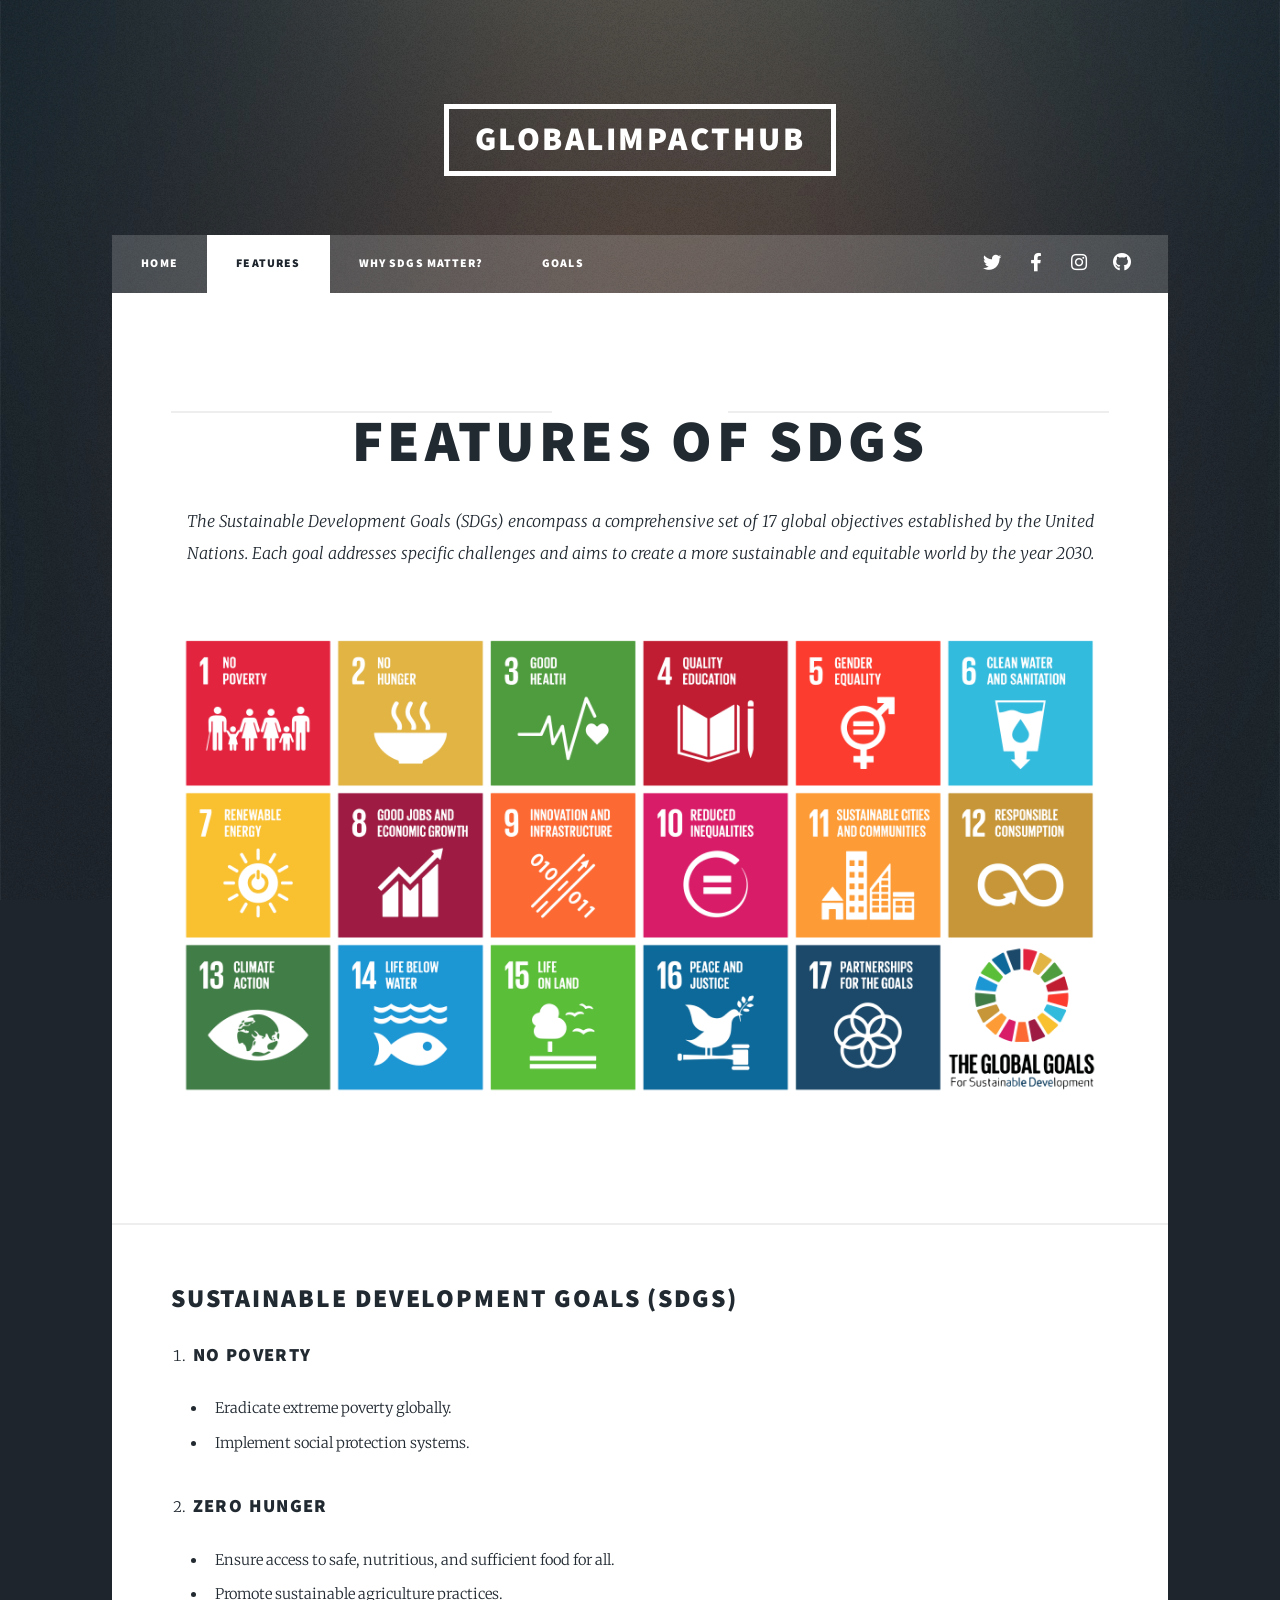
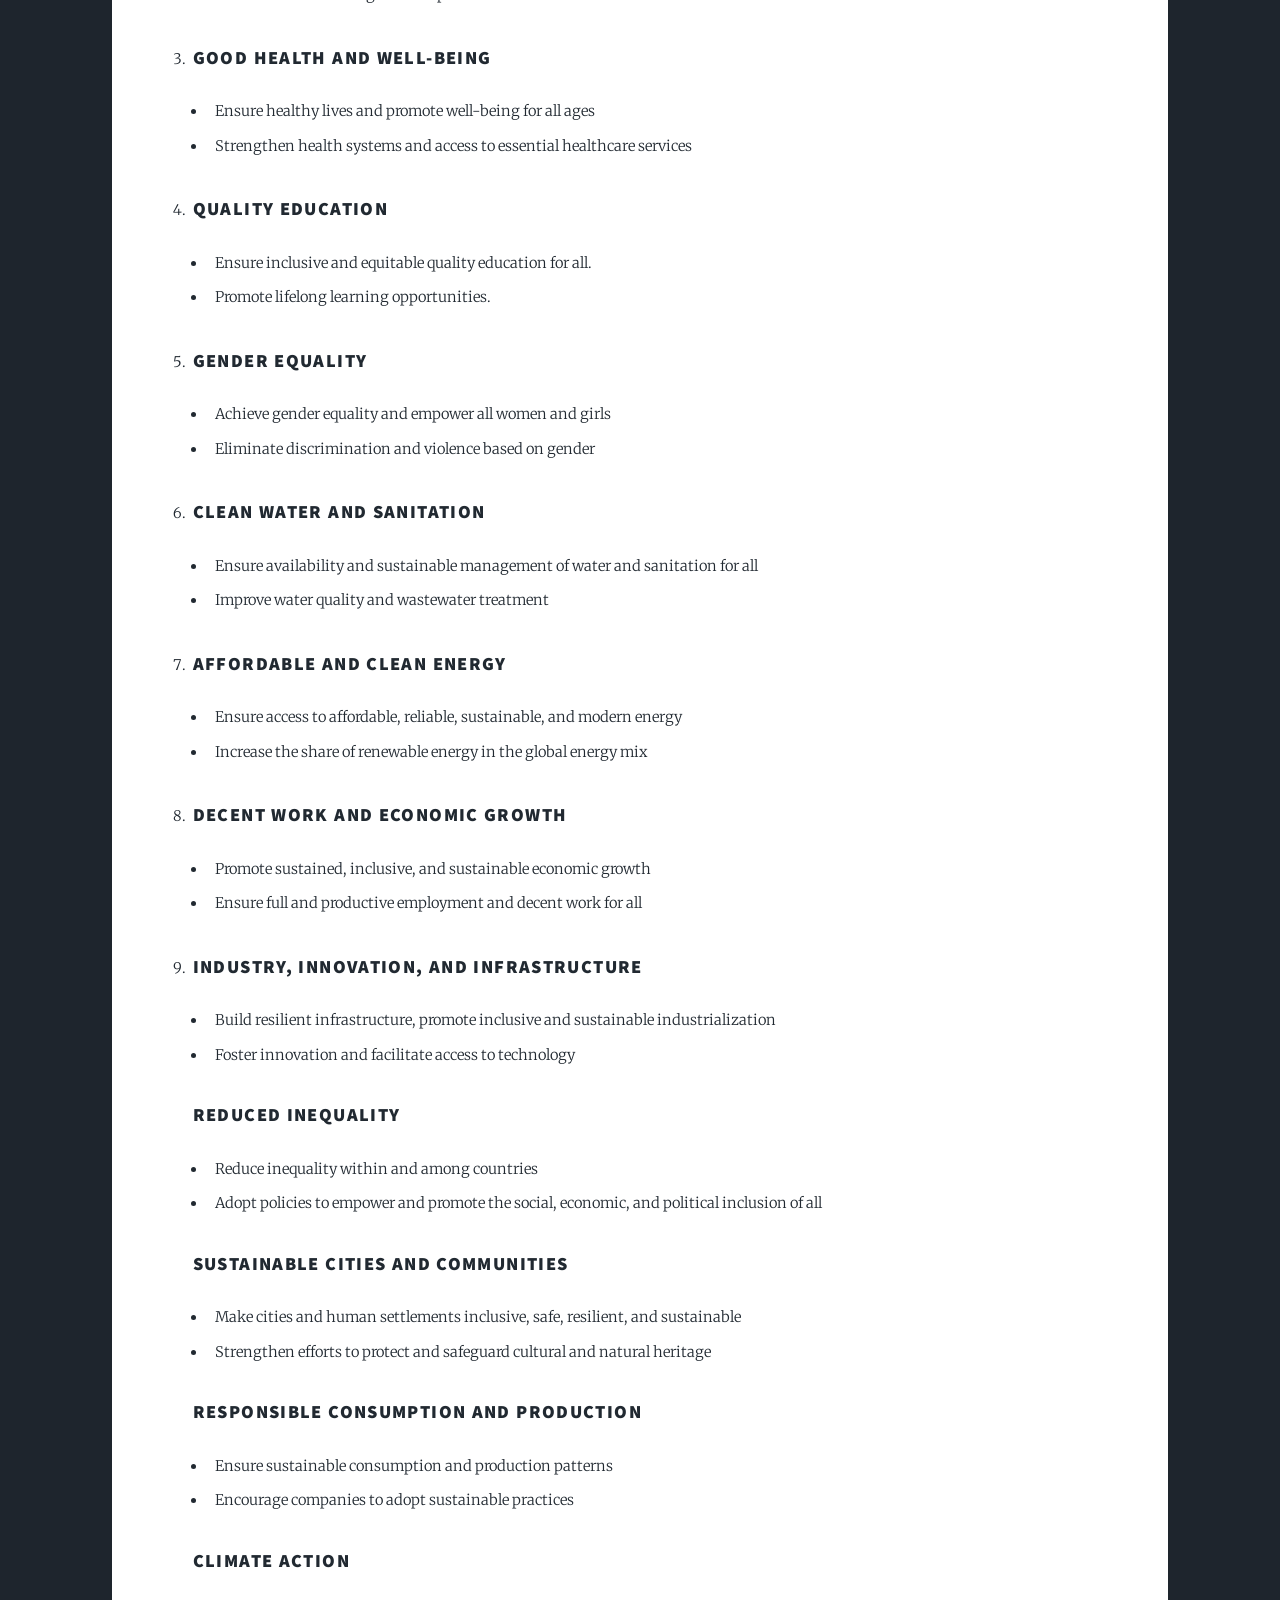
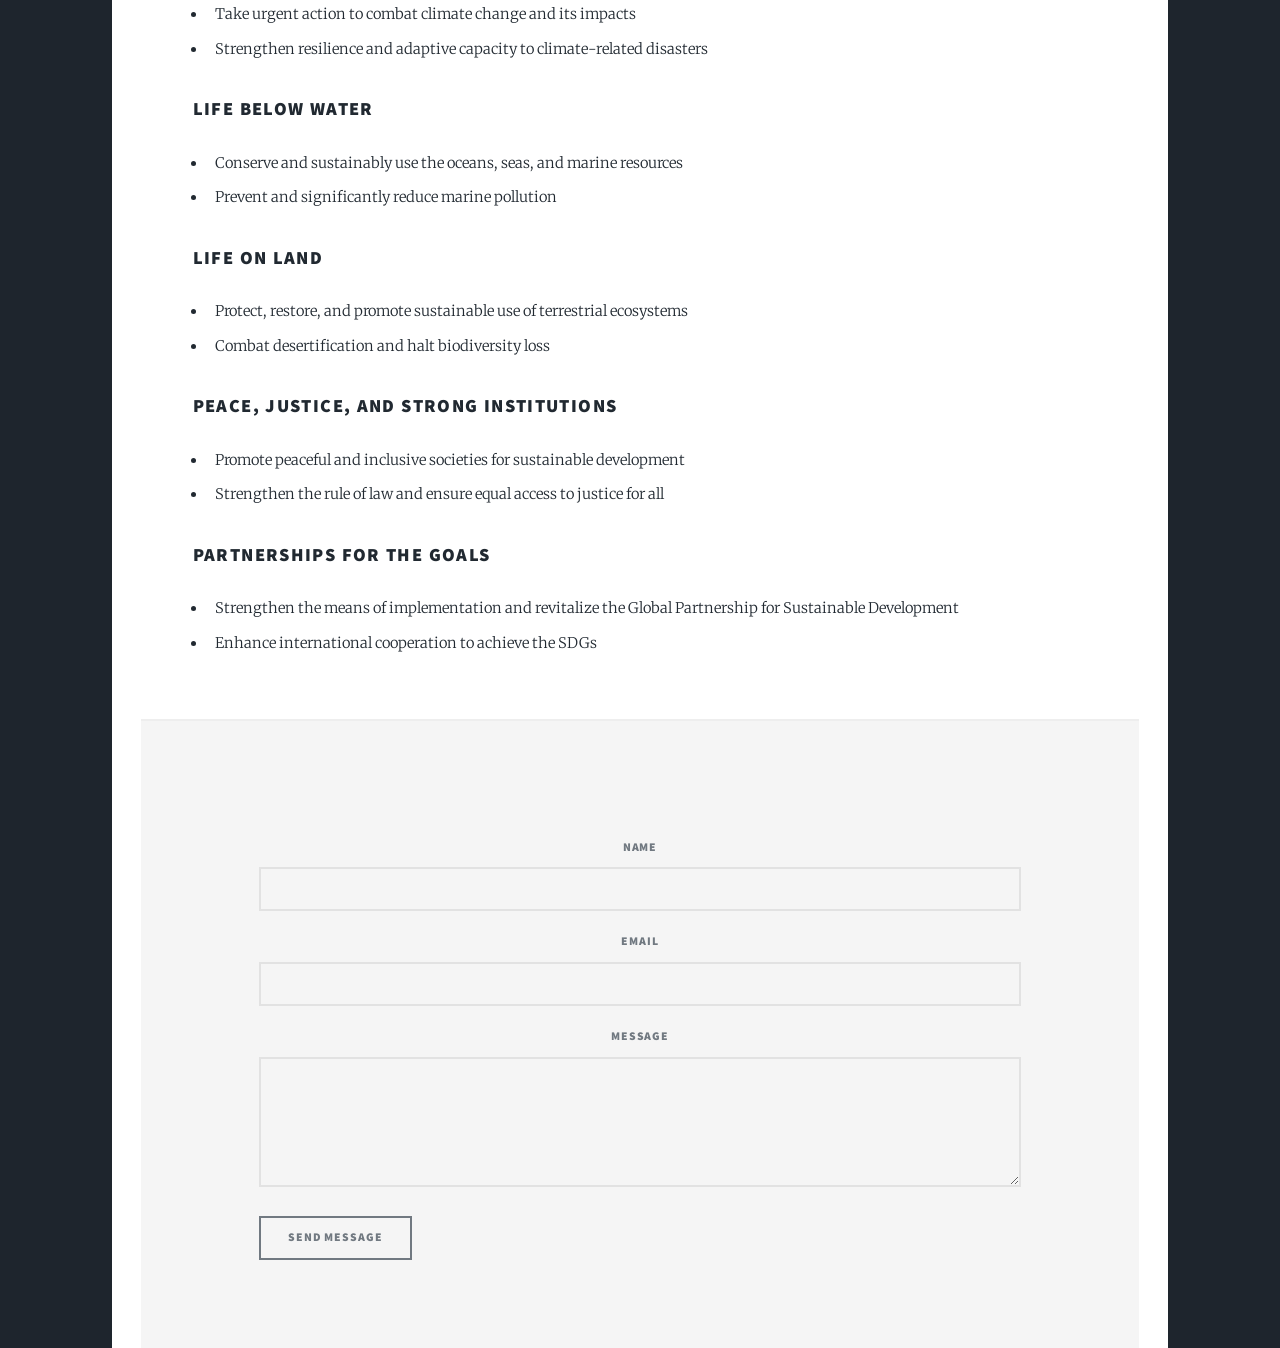
==== commit ab786bf7: "Add files via upload" ====
--- a/intersch_web/generic.html
+++ b/intersch_web/generic.html
@@ -1,9 +1,4 @@
 <!DOCTYPE HTML>
-<!--
-	Massively by HTML5 UP
-	html5up.net | @ajlkn
-	Free for personal and commercial use under the CCA 3.0 license (html5up.net/license)
--->
 <html>
 	<head>
 		<title>Features</title>
@@ -14,22 +9,22 @@
 	</head>
 	<body class="is-preload">
 
-		<!-- Wrapper -->
+
 			<div id="wrapper">
 
-				<!-- Header -->
+	
 					<header id="header">
-						<a href="index.html" class="logo">Massively</a>
+						<a href="index.html" class="logo">GLOBALIMPACTHUB</a>
 					</header>
 
-				<!-- Nav -->
+
 					<nav id="nav">
 						<ul class="links">
 							<li><a href="index.html">Home</a></li>
 							<li class="active"><a href="generic.html">Features</a></li>
 							<li><a href="whysdgmatter.html">Why SDGs Matter?</a></li>
 							<li><a href="Goals.html">Goals</a></li>
-							<li><a href="elements.html">SDG 5</a></li>
+
 						</ul>
 						<ul class="icons">
 							<li><a href="#" class="icon brands fa-twitter"><span class="label">Twitter</span></a></li>
@@ -39,10 +34,9 @@
 						</ul>
 					</nav>
 
-				<!-- Main -->
 					<div id="main">
 
-						<!-- Post -->
+	
 							<section class="post">
 								<header class="major">
 									<span class="date"></span>
@@ -170,70 +164,53 @@
 										</ul>
 										
 									</li>
+
+
+									
+
 									
 								</ol>
 							</section>
-			
+							
+							
+							<footer id="footer">
+								<section>
+									<form method="post" action="#">
+										<div class="fields">
+											<div class="field">
+												<label for="name">Name</label>
+												<input type="text" name="name" id="name" />
+											</div>
+											<div class="field">
+												<label for="email">Email</label>
+												<input type="text" name="email" id="email" />
+											</div>
+											<div class="field">
+												<label for="message">Message</label>
+												<textarea name="message" id="message" rows="3"></textarea>
+											</div>
+										</div>
+										<ul class="actions">
+											<li><input type="submit" value="Send Message" /></li>
+										</ul>
+									</form>
+								</section>
+								
+								</section>
+							</footer>
 						</section>
 					</div>
 
-				<!-- Footer -->
-					<footer id="footer">
-						<section>
-							<form method="post" action="#">
-								<div class="fields">
-									<div class="field">
-										<label for="name">Name</label>
-										<input type="text" name="name" id="name" />
-									</div>
-									<div class="field">
-										<label for="email">Email</label>
-										<input type="text" name="email" id="email" />
-									</div>
-									<div class="field">
-										<label for="message">Message</label>
-										<textarea name="message" id="message" rows="3"></textarea>
-									</div>
-								</div>
-								<ul class="actions">
-									<li><input type="submit" value="Send Message" /></li>
-								</ul>
-							</form>
-						</section>
-						<section class="split contact">
-							<section class="alt">
-								<h3>Address</h3>
-								<p>1234 Somewhere Road #87257<br />
-								Nashville, TN 00000-0000</p>
-							</section>
-							<section>
-								<h3>Phone</h3>
-								<p><a href="#">(000) 000-0000</a></p>
-							</section>
-							<section>
-								<h3>Email</h3>
-								<p><a href="#">info@untitled.tld</a></p>
-							</section>
-							<section>
-								<h3>Social</h3>
-								<ul class="icons alt">
-									<li><a href="#" class="icon brands alt fa-twitter"><span class="label">Twitter</span></a></li>
-									<li><a href="#" class="icon brands alt fa-facebook-f"><span class="label">Facebook</span></a></li>
-									<li><a href="#" class="icon brands alt fa-instagram"><span class="label">Instagram</span></a></li>
-									<li><a href="#" class="icon brands alt fa-github"><span class="label">GitHub</span></a></li>
-								</ul>
-							</section>
-						</section>
-					</footer>
-
-				<!-- Copyright -->
-					<div id="copyright">
-						<ul><li>&copy; Untitled</li><li>Design: <a href="https://html5up.net">HTML5 UP</a></li></ul>
-					</div>
+
+
+
+							
+						
+
+
 
 			</div>
 
-		<!-- Scripts -->
 			<script src="assets/js/jquery.min.js"></script>
 			<script src="assets/js/jquery.scrollex.min.js"></script>
 			<script src="assets/js/jquery.scrolly.min.js"></script>
--- a/intersch_web/assets/css/main.css
+++ b/intersch_web/assets/css/main.css
@@ -1,11 +1,6 @@
 @import url(fontawesome-all.min.css);
 @import url("https://fonts.googleapis.com/css?family=Merriweather:300,700,300italic,700italic|Source+Sans+Pro:900");
 
-/*
-	Massively by HTML5 UP
-	html5up.net | @ajlkn
-	Free for personal and commercial use under the CCA 3.0 license (html5up.net/license)
-*/
 
 html, body, div, span, applet, object,
 iframe, h1, h2, h3, h4, h5, h6, p, blockquote,
--- a/intersch_web/assets/css/noscript.css
+++ b/intersch_web/assets/css/noscript.css
@@ -1,12 +1,5 @@
 @import url(font-awesome.min.css);
 
-/*
-	Massively by HTML5 UP
-	html5up.net | @ajlkn
-	Free for personal and commercial use under the CCA 3.0 license (html5up.net/license)
-*/
-
-/* Wrapper */
 
 	#wrapper {
 		background-color: #212931;
@@ -21,7 +14,6 @@
 			display: none;
 		}
 
-/* Intro */
 
 	body.is-preload #intro {
 		opacity: 1;
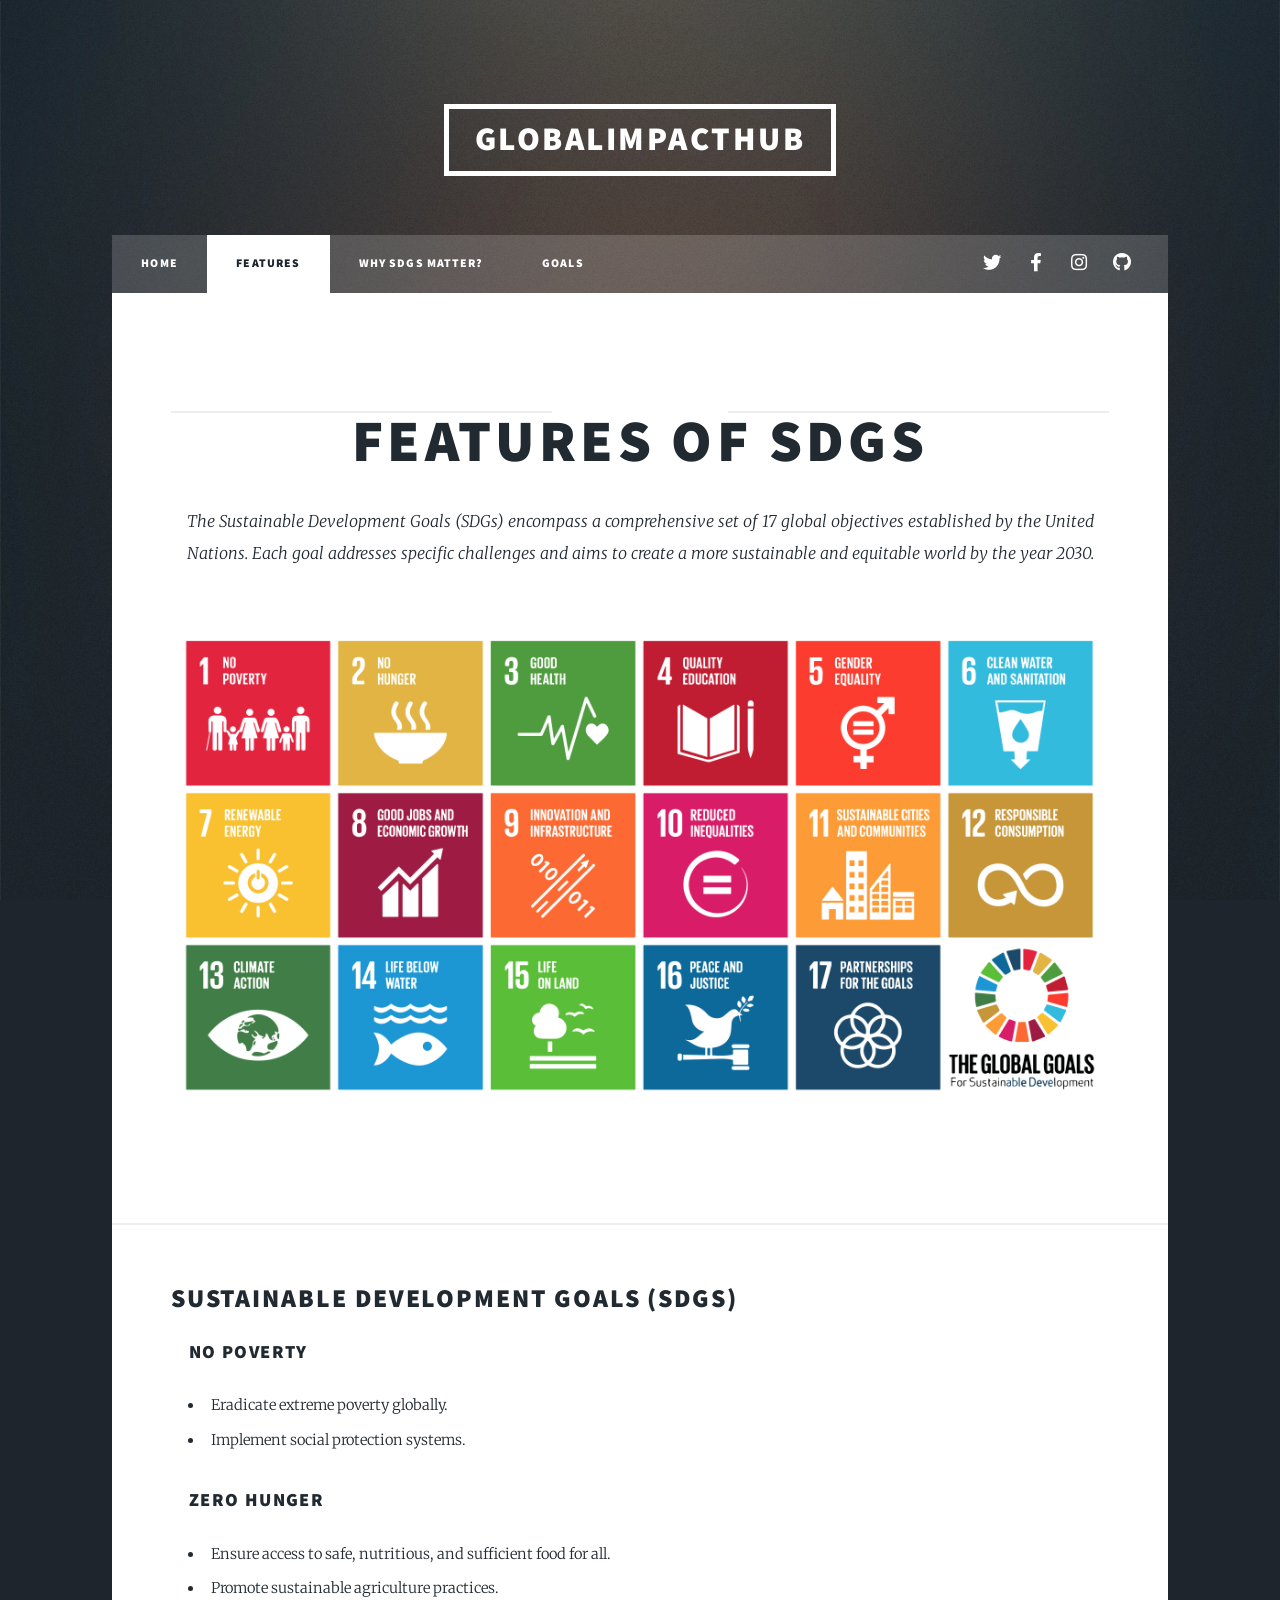
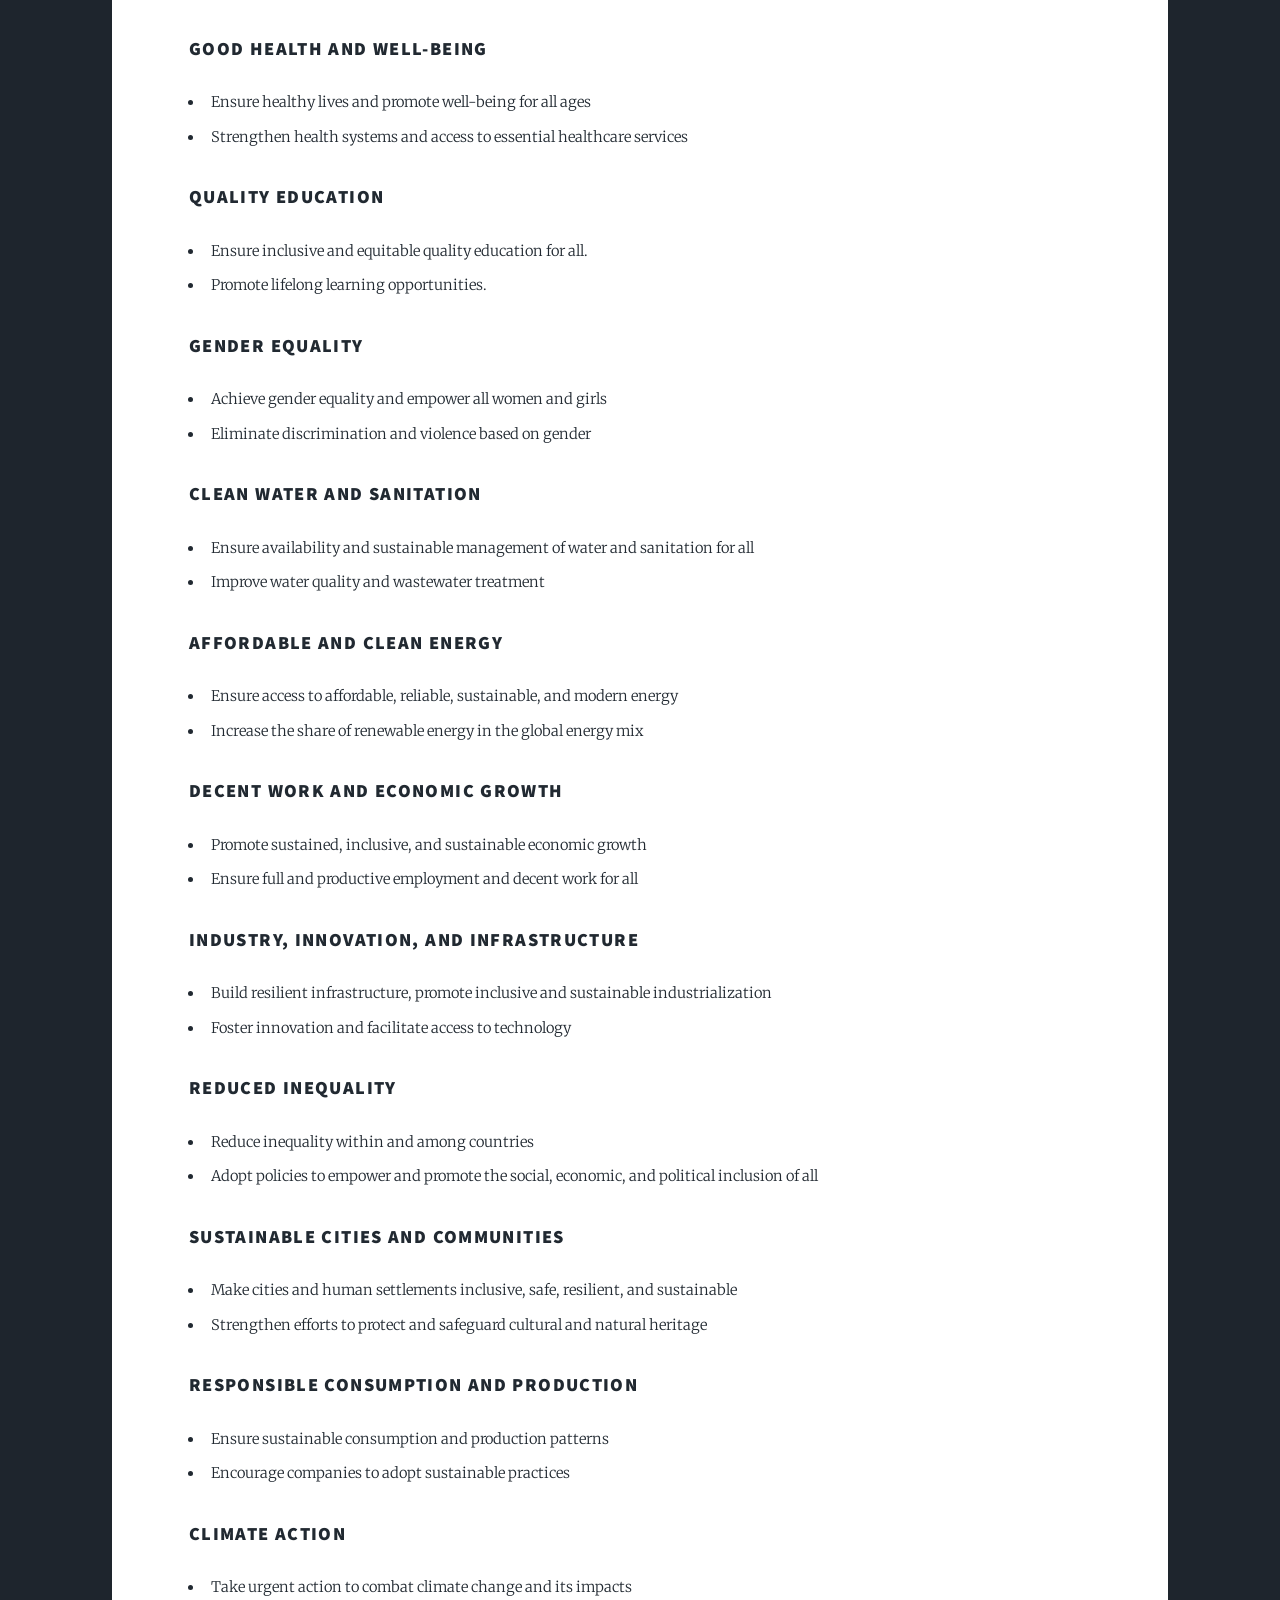
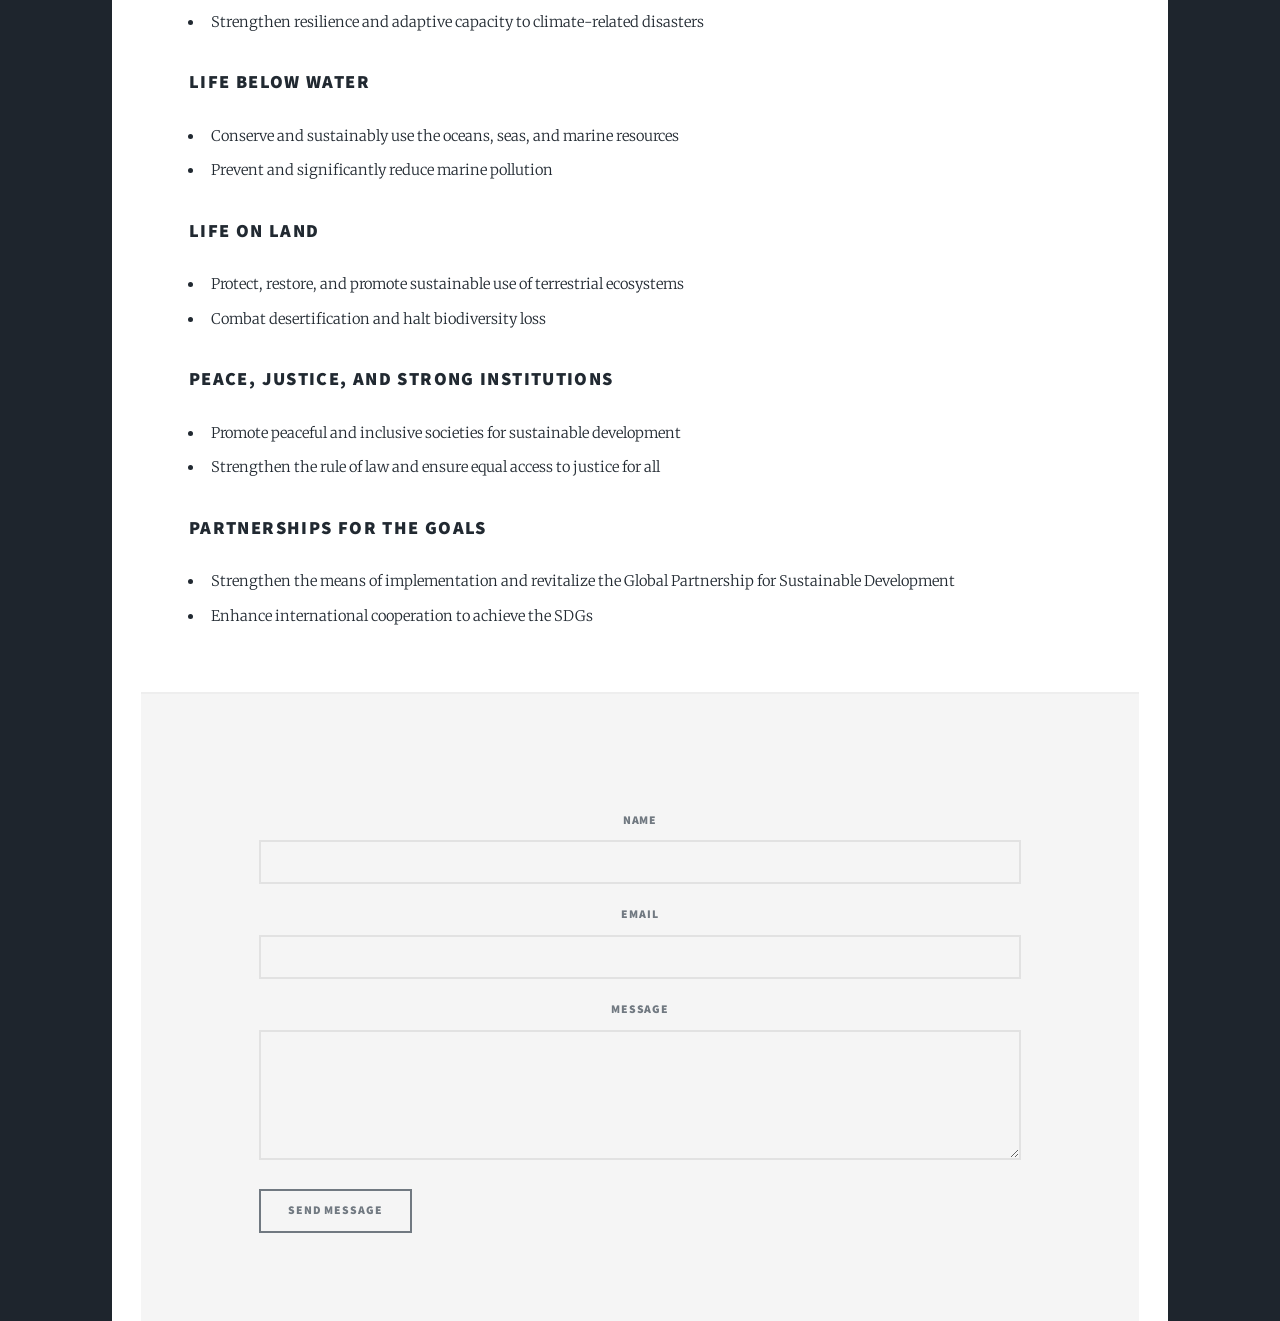
==== commit f696c661: "Add files via upload" ====
--- a/intersch_web/generic.html
+++ b/intersch_web/generic.html
@@ -50,64 +50,57 @@
 							<section>
 								<h2>Sustainable Development Goals (SDGs)</h2>
 								<ol>
-									<li>
+									
 										<h3>No Poverty</h3>
 										<ul>
 											<li>Eradicate extreme poverty globally.</li>
 											<li>Implement social protection systems.</li>
 										</ul>
-									</li>
-									<li>
+									
+									
 										<h3>Zero Hunger</h3>
 										<ul>
 											<li>Ensure access to safe, nutritious, and sufficient food for all.</li>
 											<li>Promote sustainable agriculture practices.</li>
 										</ul>
-									</li>
-									<li>
+									
+									
 										<h3>Good Health and Well-being</h3>
 										<ul>
 											<li>Ensure healthy lives and promote well-being for all ages</li>
 											<li>Strengthen health systems and access to essential healthcare services</li>
 										</ul>
-									</li>
-									<li>
+
 										<h3>Quality Education</h3>
 										<ul>
 											<li>Ensure inclusive and equitable quality education for all.</li>
 											<li>Promote lifelong learning opportunities.</li>
 										</ul>
-									</li>
-									<li>
+	
 										<h3>Gender Equality</h3>
 										<ul>
 											<li>Achieve gender equality and empower all women and girls</li>
 											<li>Eliminate discrimination and violence based on gender</li>
 										</ul>
-									</li>
-									<li>
+					
 										<h3>Clean Water and Sanitation</h3>
 										<ul>
 											<li>Ensure availability and sustainable management of water and sanitation for all</li>
 											<li>Improve water quality and wastewater treatment</li>
 										</ul>
-									</li>
-									<li>
+						
 										<h3>Affordable and Clean Energy</h3>
 										<ul>
 											<li>Ensure access to affordable, reliable, sustainable, and modern energy</li>
 											<li>Increase the share of renewable energy in the global energy mix</li>
 										</ul>
-									</li>
-									<li>
+						
 										<h3>Decent Work and Economic Growth</h3>
 										<ul>
 											<li>Promote sustained, inclusive, and sustainable economic growth</li>
 											<li>Ensure full and productive employment and decent work for all</li>
 										</ul>
-									</li>
-									<li>
-									
+								
 										<h3>Industry, Innovation, and Infrastructure</h3>
 										<ul>
 											<li>Build resilient infrastructure, promote inclusive and sustainable industrialization</li>
